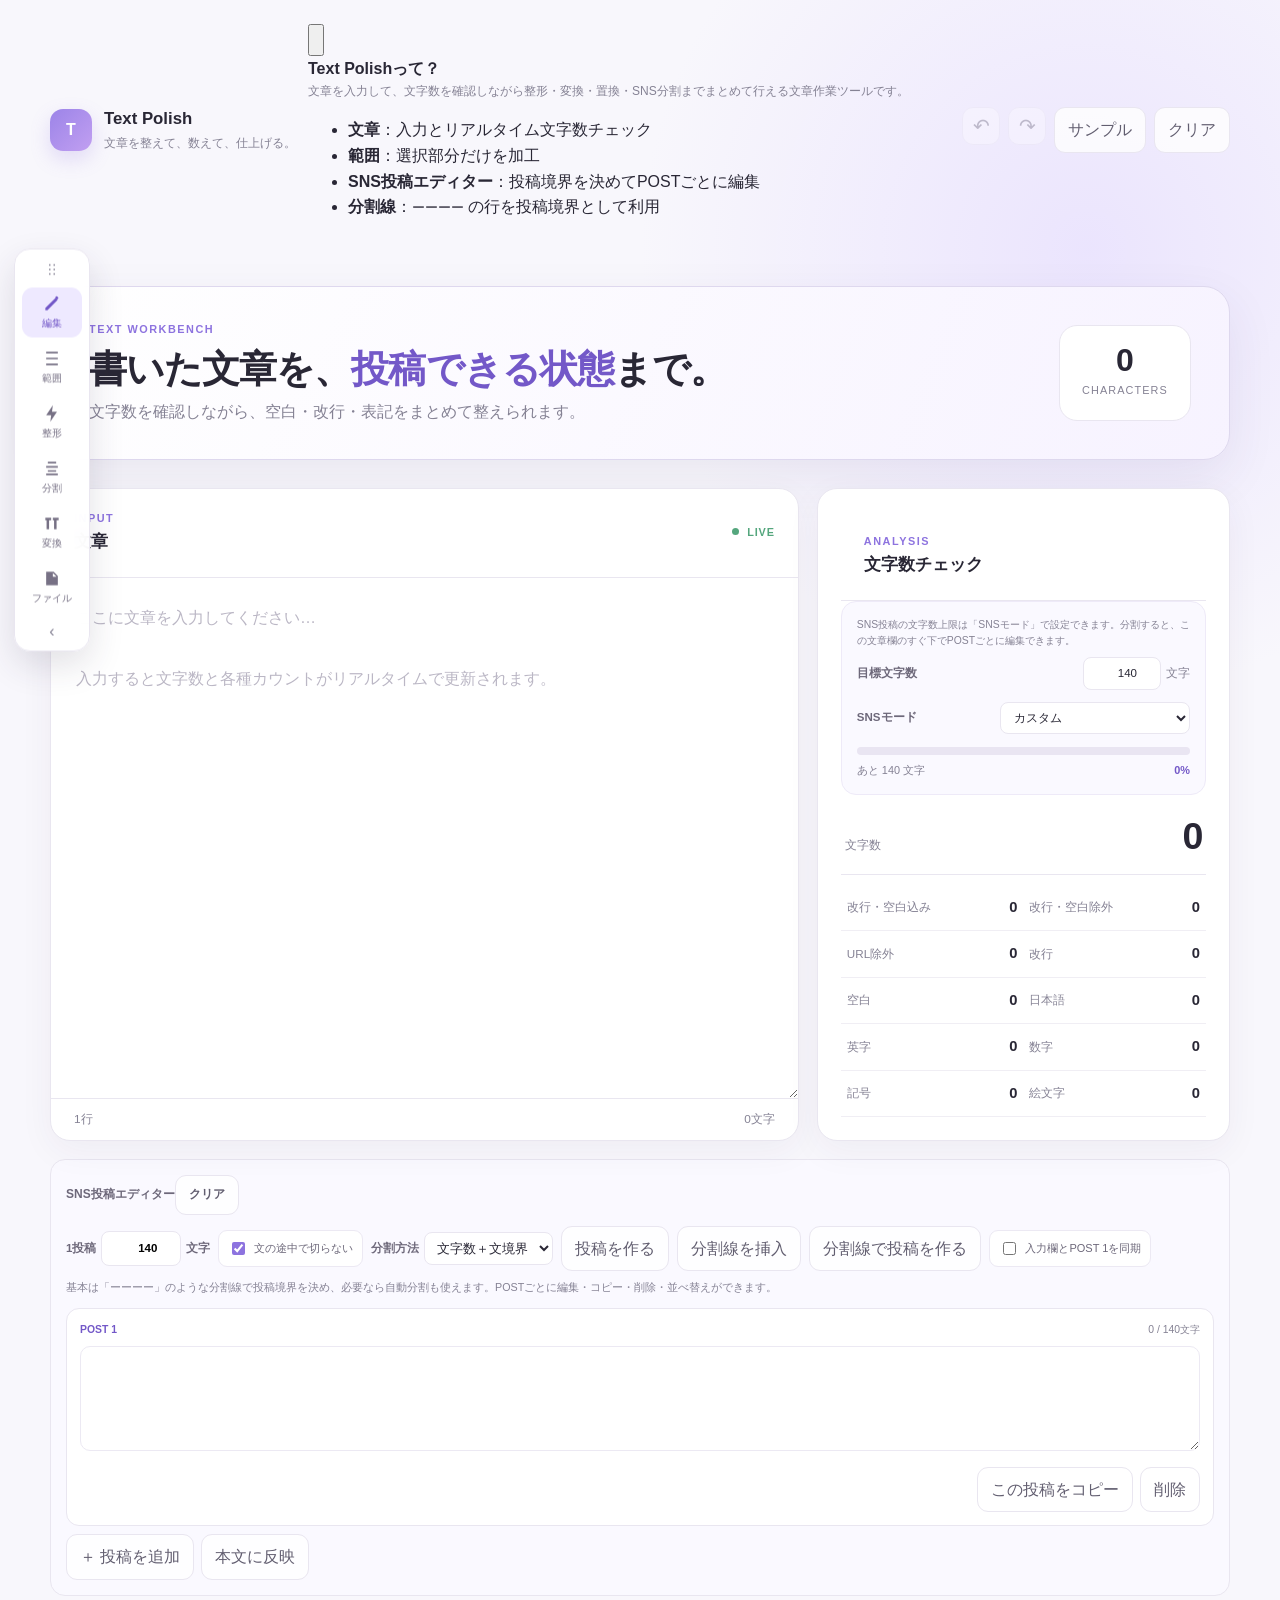
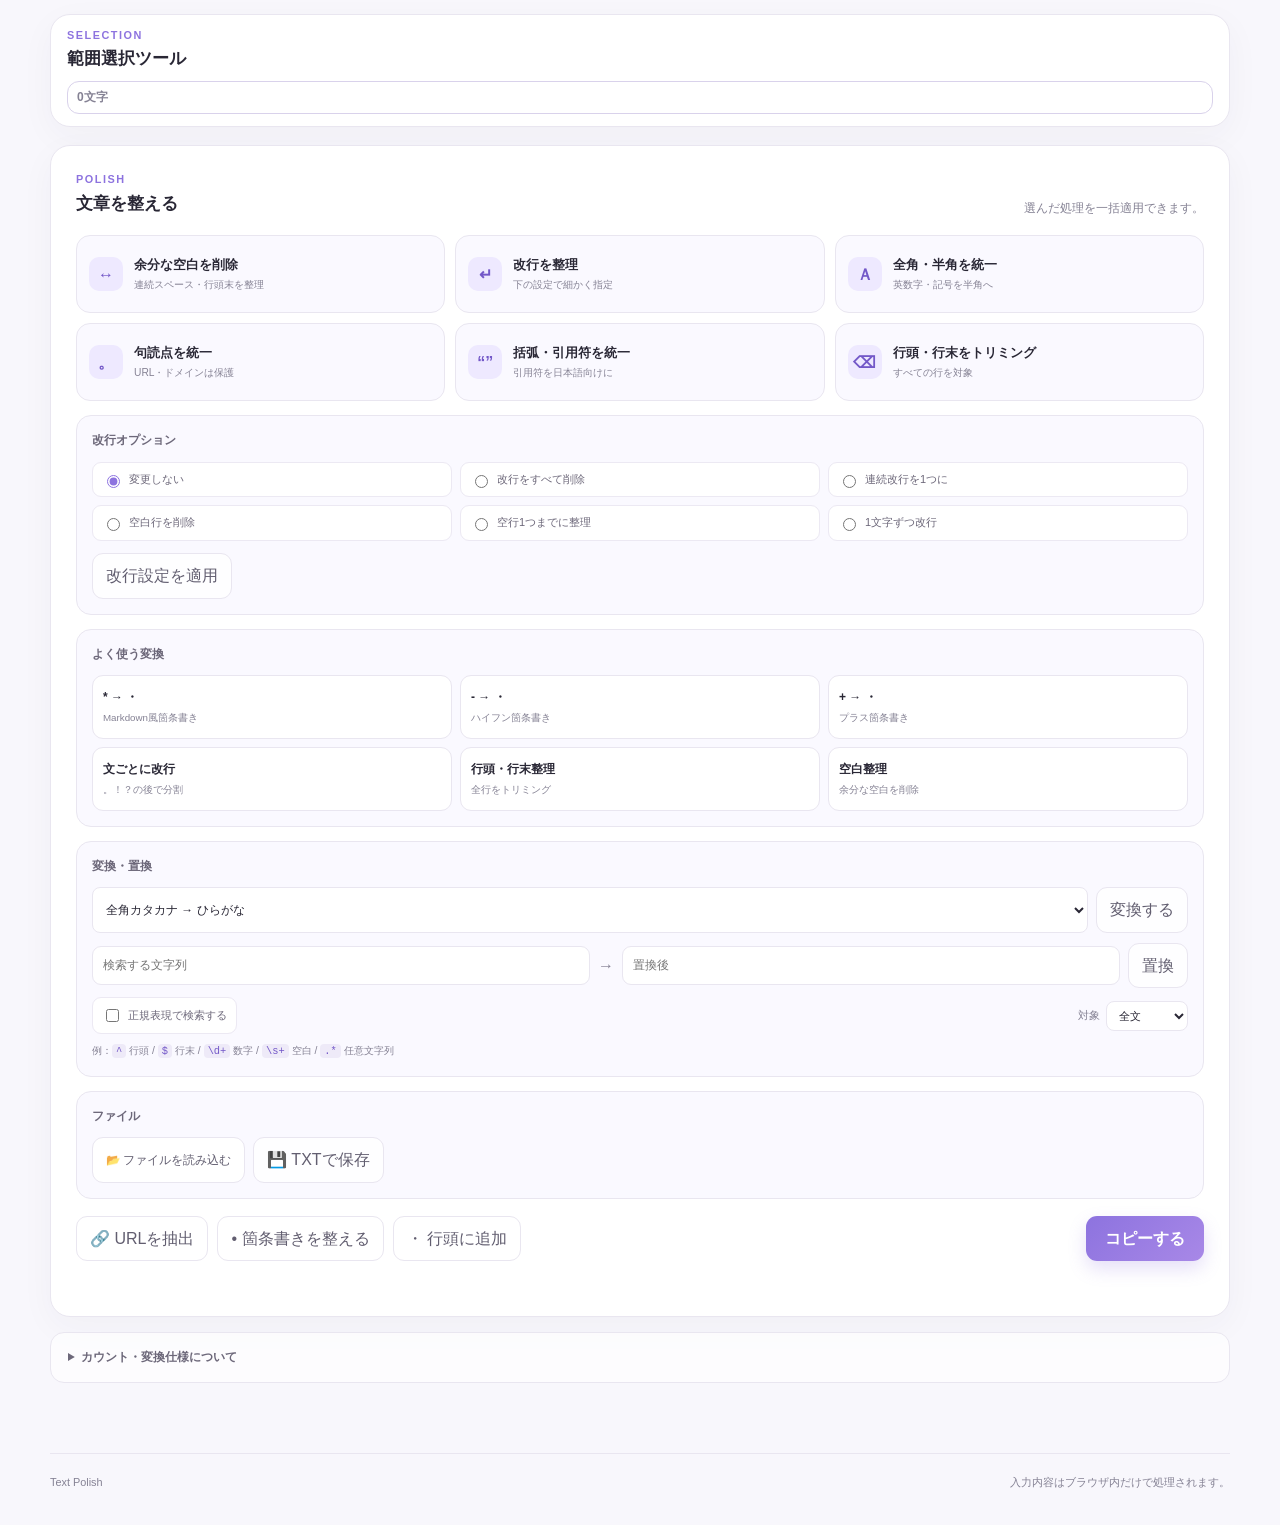
==== index.html @ 015467ed "feat: surface SNS workflow and help" ====
<!doctype html>
<html lang="ja">
<head>
<meta charset="UTF-8">
<meta name="viewport" content="width=device-width, initial-scale=1.0">
<meta name="description" content="文章を整えて文字数をチェックできる無料の文章整形・文字数カウントツール。SNS投稿やブログ、応募文の文字数確認に。">
<meta name="theme-color" content="#f7f5ff">
<title>Text Polish — 文章整形＆文字数カウント</title>
<link rel="stylesheet" href="style.css">
</head>
<body>
<header class="site-header">
  <div class="brand"><span class="brand-mark">T</span><div><h1>Text Polish</h1><p>文章を整えて、数えて、仕上げる。</p></div></div>
  <div class="header-actions"><button class="icon-button" id="undoButton" type="button" title="元に戻す" aria-label="元に戻す" disabled>↶</button><button class="icon-button" id="redoButton" type="button" title="やり直す" aria-label="やり直す" disabled>↷</button><button class="ghost-button" id="sampleButton" type="button">サンプル</button><button class="ghost-button" id="clearButton" type="button">クリア</button></div>
</header>
<div class="quick-toolbar" id="quickToolbar" aria-label="作業ツール">
  <button class="quick-drag" id="quickDrag" type="button" aria-label="ツールバーを移動" title="ドラッグして移動"><svg viewBox="0 0 24 24" aria-hidden="true"><path d="M8 5h2v2H8V5Zm6 0h2v2h-2V5ZM8 11h2v2H8v-2Zm6 0h2v2h-2v-2ZM8 17h2v2H8v-2Zm6 0h2v2h-2v-2Z"/></svg></button>
  <button class="quick-tab active" data-jump="editor-panel" data-detail="文章入力・文字数確認。まずここから作業します。" type="button"><svg viewBox="0 0 24 24" aria-hidden="true"><path d="M4 17.5V20h2.5L18.7 7.8l-2.5-2.5L4 17.5Zm15.4-11.4a1 1 0 0 0 0-1.4l-1.1-1.1a1 1 0 0 0-1.4 0l-1.2 1.2 2.5 2.5 1.2-1.2Z"/></svg><span>編集</span></button>
  <button class="quick-tab" data-jump="selection-tools" data-detail="選択した部分だけを加工。変換・整形・置換を範囲限定で実行できます。" type="button"><svg viewBox="0 0 24 24" aria-hidden="true"><path d="M5 4h14v2H5V4Zm0 14h14v2H5v-2Zm0-7h14v2H5v-2Z"/></svg><span>範囲</span></button>
  <button class="quick-tab" data-jump="quick-tools" data-detail="空白・改行・句読点・箇条書きなど文章の基本整形。" type="button"><svg viewBox="0 0 24 24" aria-hidden="true"><path d="m13 2-8 12h6l-1 8 8-12h-6l1-8Z"/></svg><span>整形</span></button>
  <button class="quick-tab" data-jump="thread-tools" data-detail="SNS投稿を分割して、POSTごとに編集・コピーできます。" type="button"><svg viewBox="0 0 24 24" aria-hidden="true"><path d="M7 4h10v2H7V4Zm-2 5h14v2H5V9Zm2 5h10v2H7v-2Zm-2 4h14v2H5v-2Z"/></svg><span>分割</span></button>
  <button class="quick-tab" data-jump="conversion-tools" data-detail="かな・英字・数字・記号の変換と検索置換。" type="button"><svg viewBox="0 0 24 24" aria-hidden="true"><path d="M4 5h7v3H8.5v11h-3V8H4V5Zm9 0h7v3h-2.5v11h-3V8H13V5Z"/></svg><span>変換</span></button>
  <button class="quick-tab" data-jump="file-tools" data-detail="TXTなどの読み込み・保存。" type="button"><svg viewBox="0 0 24 24" aria-hidden="true"><path d="M5 4h9l5 5v11H5V4Zm8 1.5V10h4.5L13 5.5ZM8 14h8v1.5H8V14Zm0 3h8v1.5H8V17Z"/></svg><span>ファイル</span></button>
  <button class="quick-collapse" id="quickCollapse" type="button" aria-label="ツールバーを折りたたむ" title="折りたたむ">‹</button>
  <div class="quick-detail" id="quickDetail" role="tooltip"></div>
</div>
<main class="app-shell">
<section class="hero"><div><span class="eyebrow">TEXT WORKBENCH</span><h2>書いた文章を、<span>投稿できる状態</span>まで。</h2><p>文字数を確認しながら、空白・改行・表記をまとめて整えられます。</p></div><div class="hero-badge"><strong id="heroCount">0</strong><span>characters</span></div></section>
<section class="workspace">
  <div class="editor-panel panel" id="editor-panel">
    <div class="panel-heading"><div><span class="panel-kicker">INPUT</span><h3>文章</h3></div><span class="live-status"><i></i> LIVE</span></div>
    <textarea id="textInput" spellcheck="false" placeholder="ここに文章を入力してください…&#10;&#10;入力すると文字数と各種カウントがリアルタイムで更新されます。"></textarea>
    <div class="editor-footer"><span id="lineInfo">1行</span><span id="wordInfo">0文字</span></div>
  </div>
  <aside class="stats-panel panel">
    <div class="panel-heading"><div><span class="panel-kicker">ANALYSIS</span><h3>文字数チェック</h3></div></div>
    <div class="target-box"><div class="sns-inline-note">SNS投稿の文字数上限は「SNSモード」で設定できます。分割すると、この文章欄のすぐ下でPOSTごとに編集できます。</div>
      <div class="target-top"><label for="targetCount">目標文字数</label><div class="target-input-wrap"><input id="targetCount" type="number" min="0" max="999999" value="140" inputmode="numeric"><span>文字</span></div></div><div class="sns-row"><label for="snsMode">SNSモード</label><select id="snsMode"><option value="">カスタム</option><option value="x">X / 280</option><option value="xjp">X / 日本語目安 140</option><option value="xlong">X Premium / 長文 25,000</option><option value="bluesky">Bluesky / 300</option><option value="instagram">Instagram / 2,200</option><option value="threads">Threads / 500</option></select></div>
      <div class="progress-track"><div class="progress-bar" id="progressBar"></div></div>
      <div class="progress-meta"><span id="progressText">あと 140 文字</span><span id="progressPercent">0%</span></div>
    </div>
    <div class="primary-stat"><span>文字数</span><strong id="charCount">0</strong></div>
    <div class="stat-grid">
      <div class="stat"><span>改行・空白込み</span><strong id="charCountIncluded">0</strong></div><div class="stat"><span>改行・空白除外</span><strong id="charCountExcluded">0</strong></div>
      <div class="stat"><span>URL除外</span><strong id="urlExcludedCount">0</strong></div><div class="stat"><span>改行</span><strong id="lineBreakCount">0</strong></div>
      <div class="stat"><span>空白</span><strong id="spaceCount">0</strong></div><div class="stat"><span>日本語</span><strong id="japaneseCount">0</strong></div>
      <div class="stat"><span>英字</span><strong id="alphaCount">0</strong></div><div class="stat"><span>数字</span><strong id="numberCount">0</strong></div>
      <div class="stat"><span>記号</span><strong id="symbolCount">0</strong></div><div class="stat"><span>絵文字</span><strong id="emojiCount">0</strong></div>
    </div>
  </aside>
</section>
<div class="option-box thread-tools" id="thread-tools">
  <div class="option-title"><span>SNS投稿エディター</span><button class="thread-clear secondary-button" id="threadClear" type="button">クリア</button></div>
  <div class="thread-controls">
    <label>1投稿 <input id="splitLimit" type="number" min="1" max="25000" value="140"> 文字</label>
    <label class="check-row"><input id="splitPreferLines" type="checkbox" checked> 文の途中で切らない</label>
    <label class="thread-method">分割方法 <select id="splitMethod"><option value="smart">文字数＋文境界</option><option value="line">改行位置を優先</option><option value="manual">改行ごとに投稿</option></select></label>
    <button class="secondary-button" id="splitButton" type="button">投稿を作る</button>
    <button class="secondary-button" id="insertDivider" type="button">分割線を挿入</button>
    <button class="secondary-button" id="splitDividerButton" type="button">分割線で投稿を作る</button>
    <label class="check-row thread-live-sync"><input id="threadLiveSync" type="checkbox"> 入力欄とPOST 1を同期</label>
  </div>
  <div class="thread-help">基本は「ーーーー」のような分割線で投稿境界を決め、必要なら自動分割も使えます。POSTごとに編集・コピー・削除・並べ替えができます。</div>
  <div class="thread-preview" id="threadPreview"></div>
  <div class="thread-footer-actions"><button class="secondary-button" id="addThreadPost" type="button">＋ 投稿を追加</button><button class="secondary-button" id="applyThread" type="button">本文に反映</button></div>
</div>
<section class="tools-section selection-tools" id="selection-tools">
  <div class="section-heading"><div><span class="panel-kicker">SELECTION</span><h3>範囲選択ツール</h3></div><p>範囲を選ぶと、下の変換・整形もすべて選択部分だけに適用できます。</p></div>
  <div class="selection-status" id="selectionStatus">0文字</div>
  <div class="selection-mode"><span>現在の対象</span><strong id="scopeModeLabel">未選択</strong><small>範囲選択中のみ詳細ツールを表示します。</small></div>
  <div class="selection-actions">
    <button class="secondary-button selection-action" data-selection-action="spaces" type="button">空白整理</button><button class="secondary-button selection-action" data-selection-action="linebreaks" type="button">改行整理</button><button class="secondary-button selection-action" data-selection-action="sentenceBreaks" type="button">文ごと改行</button><button class="secondary-button selection-action" data-selection-action="join" type="button">改行を削除</button><button class="secondary-button selection-action" data-selection-action="punctuation" type="button">句読点</button><button class="secondary-button selection-action" data-selection-action="quotes" type="button">引用符</button><button class="secondary-button selection-action="trimLines" type="button">行頭末整理</button>
    <button class="secondary-button selection-action" data-selection-action="width" type="button">全角半角</button><button class="secondary-button selection-action" data-selection-action="asteriskBullet" type="button">* → ・</button><button class="secondary-button selection-action" data-selection-action="dashBullet" type="button">- → ・</button><button class="secondary-button selection-action="plusBullet" type="button">+ → ・</button><button class="secondary-button selection-action" data-selection-action="formatBullets" type="button">箇条書き整理</button><button class="secondary-button selection-action" data-selection-action="addBullets" type="button">行頭に・</button>
    <button class="secondary-button selection-action" data-selection-action="hiragana" type="button">ひらがな</button><button class="secondary-button selection-action" data-selection-action="katakana" type="button">カタカナ</button><button class="secondary-button selection-action" data-selection-action="halfKatakana" type="button">半角カナ</button><button class="secondary-button selection-action" data-selection-action="fullKatakana" type="button">全角カナ</button><button class="secondary-button selection-action" data-selection-action="lower" type="button">小文字</button><button class="secondary-button selection-action" data-selection-action="upper" type="button">大文字</button><button class="secondary-button selection-action" data-selection-action="numberHalf" type="button">数字半角</button><button class="secondary-button selection-action" data-selection-action="numberFull" type="button">数字全角</button><button class="secondary-button selection-action" data-selection-action="symbolHalf" type="button">記号半角</button><button class="secondary-button selection-action" data-selection-action="symbolFull" type="button">記号全角</button>
  </div>
  <div class="selection-note">※ テキストエリアの選択範囲を保持したまま加工します。処理後も変換後の範囲を選択状態にします。</div>
</section>
<section class="tools-section" id="quick-tools">
  <div class="section-heading"><div><span class="panel-kicker">POLISH</span><h3>文章を整える</h3></div><p>選んだ処理を一括適用できます。</p></div>
  <div class="tool-grid">
    <button class="tool-button" data-action="spaces" type="button"><span class="tool-icon">↔</span><span><b>余分な空白を削除</b><small>連続スペース・行頭末を整理</small></span></button><button class="tool-button" data-action="linebreaks" type="button"><span class="tool-icon">↵</span><span><b>改行を整理</b><small>下の設定で細かく指定</small></span></button><button class="tool-button" data-action="width" type="button"><span class="tool-icon">Ａ</span><span><b>全角・半角を統一</b><small>英数字・記号を半角へ</small></span></button><button class="tool-button" data-action="punctuation" type="button"><span class="tool-icon">。</span><span><b>句読点を統一</b><small>URL・ドメインは保護</small></span></button><button class="tool-button" data-action="quotes" type="button"><span class="tool-icon">“”</span><span><b>括弧・引用符を統一</b><small>引用符を日本語向けに</small></span></button><button class="tool-button" data-action="trimLines" type="button"><span class="tool-icon">⌫</span><span><b>行頭・行末をトリミング</b><small>すべての行を対象</small></span></button>
  </div>
  <div class="option-box"><div class="option-title">改行オプション</div><div class="option-grid"><label><input type="radio" name="lineMode" value="keep" checked>変更しない</label><label><input type="radio" name="lineMode" value="join">改行をすべて削除</label><label><input type="radio" name="lineMode" value="single">連続改行を1つに</label><label><input type="radio" name="lineMode" value="blank">空白行を削除</label><label><input type="radio" name="lineMode" value="double">空行1つまでに整理</label><label><input type="radio" name="lineMode" value="char">1文字ずつ改行</label></div><button class="secondary-button" id="applyLineMode" type="button">改行設定を適用</button></div>
  <div class="option-box"><div class="option-title">よく使う変換</div><div class="preset-grid"><button class="preset-button" data-preset="asteriskBullet" type="button"><b>* → ・</b><small>Markdown風箇条書き</small></button><button class="preset-button" data-preset="dashBullet" type="button"><b>- → ・</b><small>ハイフン箇条書き</small></button><button class="preset-button" data-preset="plusBullet" type="button"><b>+ → ・</b><small>プラス箇条書き</small></button><button class="preset-button" data-preset="sentenceBreaks" type="button"><b>文ごとに改行</b><small>。！？の後で分割</small></button><button class="preset-button" data-preset="trimLines" type="button"><b>行頭・行末整理</b><small>全行をトリミング</small></button><button class="preset-button" data-preset="spaces" type="button"><b>空白整理</b><small>余分な空白を削除</small></button></div></div>
  <div class="option-box" id="conversion-tools"><div class="option-title">変換・置換</div><div class="conversion-grid"><select id="conversionType"><option value="hiragana">全角カタカナ → ひらがな</option><option value="katakana">ひらがな → 全角カタカナ</option><option value="halfKatakana">全角カタカナ → 半角カタカナ</option><option value="fullKatakana">半角カタカナ → 全角カタカナ</option><option value="lower">英字 → 小文字</option><option value="upper">英字 → 大文字</option><option value="numberHalf">数字 → 半角</option><option value="numberFull">数字 → 全角</option><option value="symbolHalf">記号 → 半角</option><option value="symbolFull">記号 → 全角</option></select><button class="secondary-button" id="applyConversion" type="button">変換する</button></div><div class="replace-row"><input id="replaceFrom" type="text" placeholder="検索する文字列"><span>→</span><input id="replaceTo" type="text" placeholder="置換後"><button class="secondary-button" id="replaceButton" type="button">置換</button></div><div class="replace-options"><label class="check-row"><input id="regexMode" type="checkbox"> 正規表現で検索する</label><label class="scope-label">対象<select id="replaceScope"><option value="all">全文</option><option value="selection">選択範囲</option></select></label></div><div class="regex-hint">例：<code>^</code> 行頭 / <code>$</code> 行末 / <code>\d+</code> 数字 / <code>\s+</code> 空白 / <code>.*</code> 任意文字列</div></div>
  <div class="option-box" id="file-tools"><div class="option-title">ファイル</div><div class="file-row"><label class="file-button">📂 ファイルを読み込む<input id="fileInput" type="file" accept=".txt,.md,.csv,text/plain,text/markdown,text/csv"></label><button class="secondary-button" id="saveButton" type="button">💾 TXTで保存</button></div></div>
  <div class="action-row"><button class="secondary-button" id="extractUrls" type="button">🔗 URLを抽出</button><button class="secondary-button" id="formatBullets" type="button">• 箇条書きを整える</button><button class="secondary-button" id="addBullets" type="button">・ 行頭に追加</button><button class="primary-button" id="copyButton" type="button">コピーする</button></div>
  <div class="message" id="message" role="status" aria-live="polite"></div>
</section>
<section class="details-section"><details><summary>カウント・変換仕様について</summary><ul><li>文字数はUnicodeコードポイント単位。空白・改行を除外した文字数も表示します。</li><li>URL除外は http / https / www から始まるURLを対象にし、句読点変換でもURL部分を保護します。</li><li>行頭・行末のトリミングはすべての行に適用します。</li><li>正規表現置換はJavaScriptの正規表現を利用します。</li></ul></details></section>
</main>
<footer class="site-footer"><span>Text Polish</span><span>入力内容はブラウザ内だけで処理されます。</span></footer>
<script src="script.js"></script>
<script src="enhancements.js"></script>
</body>
</html>
---- style.css ----
:root{--bg:#f8f7fc;--surface:#fff;--surface-soft:#faf9ff;--text:#292735;--muted:#858294;--line:#e9e6f0;--accent:#8d73df;--accent-dark:#7358c8;--accent-soft:#eee9ff;--success:#54a67d;--radius:20px;--shadow:0 18px 50px rgba(62,49,96,.08)}
*{box-sizing:border-box}html{scroll-behavior:smooth}body{margin:0;min-height:100vh;color:var(--text);background:radial-gradient(circle at 85% 8%,rgba(224,213,255,.55),transparent 28rem),var(--bg);font-family:-apple-system,BlinkMacSystemFont,"Noto Sans JP","Hiragino Kaku Gothic ProN","Yu Gothic",sans-serif;line-height:1.6}button,input,textarea{font:inherit}button{cursor:pointer}
.site-header,.app-shell,.site-footer{width:min(1180px,calc(100% - 32px));margin-left:auto;margin-right:auto}.site-header{padding:24px 0;display:flex;align-items:center;justify-content:space-between;gap:20px}.brand{display:flex;align-items:center;gap:12px}.brand-mark{width:42px;height:42px;display:grid;place-items:center;border-radius:13px;color:#fff;background:linear-gradient(135deg,#9c84e8,#c19ff1);font-weight:800;box-shadow:0 8px 20px rgba(141,115,223,.22)}.brand h1{margin:0;font-size:1.05rem}.brand p{margin:1px 0 0;color:var(--muted);font-size:.75rem}.header-actions{display:flex;gap:8px}.ghost-button,.secondary-button{border:1px solid var(--line);background:rgba(255,255,255,.8);color:#625e70;border-radius:11px;padding:9px 13px;transition:.18s}.ghost-button:hover,.secondary-button:hover{border-color:#d5cdf0;background:var(--accent-soft);color:var(--accent-dark)}
.app-shell{margin-bottom:70px}.hero{margin:26px 0 28px;padding:34px 38px;border:1px solid #ded8ee;border-radius:26px;background:linear-gradient(120deg,rgba(255,255,255,.96),rgba(247,243,255,.95));box-shadow:var(--shadow);display:flex;align-items:center;justify-content:space-between;gap:30px}.eyebrow,.panel-kicker{display:block;color:var(--accent);font-size:.68rem;font-weight:800;letter-spacing:.14em}.hero h2{margin:7px 0 5px;font-size:clamp(1.55rem,3vw,2.35rem);line-height:1.3;letter-spacing:-.025em}.hero h2 span{color:var(--accent-dark)}.hero p{margin:0;color:var(--muted)}.hero-badge{min-width:132px;padding:18px 22px;border-radius:18px;background:#fff;border:1px solid var(--line);text-align:center}.hero-badge strong{display:block;font-size:2rem;line-height:1}.hero-badge span{color:var(--muted);font-size:.68rem;letter-spacing:.1em;text-transform:uppercase}
.workspace{display:grid;grid-template-columns:minmax(0,1.45fr) minmax(320px,.8fr);gap:18px}.panel{background:var(--surface);border:1px solid var(--line);border-radius:var(--radius);box-shadow:0 10px 35px rgba(53,45,74,.05)}.editor-panel{min-height:550px;display:flex;flex-direction:column;overflow:hidden}.stats-panel{padding:23px}.panel-heading{padding:21px 23px;display:flex;align-items:center;justify-content:space-between;border-bottom:1px solid var(--line)}.panel-heading h3,.section-heading h3{margin:2px 0 0;font-size:1.05rem}.live-status{color:var(--success);font-size:.68rem;font-weight:800;letter-spacing:.08em}.live-status i{width:7px;height:7px;display:inline-block;margin-right:4px;border-radius:50%;background:currentColor;vertical-align:1px}textarea{width:100%;min-height:430px;flex:1;resize:vertical;border:0;outline:0;padding:25px;color:var(--text);background:#fff;font-size:1rem;line-height:1.9}textarea::placeholder{color:#bbb7c5}.editor-footer{display:flex;justify-content:space-between;padding:11px 23px;border-top:1px solid var(--line);color:var(--muted);font-size:.74rem}
.target-box{margin-bottom:18px;padding:15px;border-radius:15px;background:var(--surface-soft);border:1px solid #eeeaf8}.target-top,.progress-meta{display:flex;align-items:center;justify-content:space-between;gap:12px}.target-top label{font-size:.78rem;color:#6d687a;font-weight:700}.target-input-wrap{display:flex;align-items:center;gap:5px;color:var(--muted);font-size:.72rem}.target-input-wrap input{width:78px;padding:6px 8px;border:1px solid var(--line);border-radius:8px;text-align:right;outline:none;color:var(--text);background:#fff}.target-input-wrap input:focus{border-color:var(--accent)}.progress-track{height:8px;margin:13px 0 7px;overflow:hidden;border-radius:99px;background:#e9e5f2}.progress-bar{width:0;height:100%;border-radius:inherit;background:linear-gradient(90deg,#9b82e6,#c09bea);transition:width .2s}.progress-meta{color:var(--muted);font-size:.68rem}#progressPercent{color:var(--accent-dark);font-weight:800}.primary-stat{padding:5px 4px 18px;display:flex;align-items:end;justify-content:space-between;border-bottom:1px solid var(--line)}.primary-stat span{color:var(--muted);font-size:.78rem}.primary-stat strong{font-size:2.35rem;line-height:1;letter-spacing:-.04em}.stat-grid{display:grid;grid-template-columns:1fr 1fr;margin-top:10px}.stat{padding:11px 6px;display:flex;align-items:center;justify-content:space-between;border-bottom:1px solid #f0eef4}.stat span{color:var(--muted);font-size:.73rem}.stat strong{font-size:.92rem}
.tools-section{margin-top:18px;padding:25px;border:1px solid var(--line);border-radius:var(--radius);background:#fff;box-shadow:0 10px 35px rgba(53,45,74,.04)}.section-heading{display:flex;align-items:end;justify-content:space-between;gap:20px;margin-bottom:18px}.section-heading p{margin:0;color:var(--muted);font-size:.74rem}.tool-grid{display:grid;grid-template-columns:repeat(3,1fr);gap:10px}.tool-button{min-height:78px;display:flex;align-items:center;gap:11px;padding:12px;text-align:left;border:1px solid var(--line);border-radius:14px;background:var(--surface-soft);color:var(--text);transition:.18s}.tool-button:hover{transform:translateY(-1px);border-color:#d5cdf0;background:#f7f3ff;box-shadow:0 7px 20px rgba(91,71,137,.08)}.tool-icon{flex:0 0 34px;width:34px;height:34px;display:grid;place-items:center;border-radius:10px;color:var(--accent-dark);background:var(--accent-soft);font-weight:800}.tool-button b{display:block;font-size:.79rem}.tool-button small{display:block;margin-top:2px;color:var(--muted);font-size:.64rem}.action-row{display:flex;flex-wrap:wrap;gap:9px;margin-top:17px}.primary-button{margin-left:auto;border:0;border-radius:11px;padding:10px 19px;color:#fff;background:linear-gradient(135deg,var(--accent),#a888e7);font-weight:800;box-shadow:0 8px 18px rgba(141,115,223,.22);transition:.18s}.primary-button:hover{transform:translateY(-1px);filter:brightness(1.03)}.message{min-height:20px;margin-top:10px;color:var(--accent-dark);font-size:.72rem}.details-section{margin-top:15px;color:var(--muted);font-size:.75rem}details{padding:15px 17px;border:1px solid var(--line);border-radius:14px;background:rgba(255,255,255,.7)}summary{cursor:pointer;color:#6d687a;font-weight:700}details ul{margin:12px 0 0;padding-left:20px}.site-footer{padding:20px 0 32px;display:flex;justify-content:space-between;gap:20px;color:var(--muted);font-size:.68rem;border-top:1px solid var(--line)}
@media(max-width:850px){.workspace{grid-template-columns:1fr}.editor-panel{min-height:460px}textarea{min-height:340px}.tool-grid{grid-template-columns:1fr 1fr}}@media(max-width:600px){.site-header{padding-top:16px}.brand p{display:none}.hero{padding:24px;align-items:flex-start}.hero-badge{min-width:92px;padding:14px}.hero-badge strong{font-size:1.5rem}.tool-grid{grid-template-columns:1fr}.tools-section{padding:18px}.section-heading{align-items:flex-start;flex-direction:column;gap:4px}.action-row .primary-button{margin-left:0;width:100%}.site-footer{flex-direction:column;gap:5px}}
.icon-button{width:38px;height:38px;padding:0;border:1px solid var(--line);border-radius:11px;background:rgba(255,255,255,.85);color:#625e70;font-size:1.25rem;line-height:1;transition:.18s}.icon-button:hover:not(:disabled){border-color:#d5cdf0;background:var(--accent-soft);color:var(--accent-dark)}.icon-button:disabled{opacity:.35;cursor:not-allowed}
.sns-row{display:flex;align-items:center;justify-content:space-between;gap:10px;margin-top:12px}.sns-row label{font-size:.72rem;color:#6d687a;font-weight:700}.sns-row select,.conversion-grid select{min-width:190px;padding:7px 9px;border:1px solid var(--line);border-radius:8px;background:#fff;color:var(--text);outline:none;font-size:.75rem}.sns-row select:focus,.conversion-grid select:focus{border-color:var(--accent)}
.option-box{margin-top:14px;padding:15px;border:1px solid var(--line);border-radius:15px;background:var(--surface-soft)}.option-title{margin-bottom:11px;color:#6d687a;font-size:.75rem;font-weight:800}.option-grid{display:grid;grid-template-columns:repeat(3,1fr);gap:8px;margin-bottom:12px}.option-grid label,.check-row{display:flex;align-items:center;gap:6px;padding:8px 9px;border:1px solid #ece9f3;border-radius:9px;background:#fff;color:#6d687a;font-size:.69rem}.option-grid input,.check-row input{accent-color:var(--accent)}.conversion-grid{display:flex;gap:8px}.conversion-grid select{flex:1}.replace-row{display:grid;grid-template-columns:1fr auto 1fr auto;align-items:center;gap:8px;margin-top:10px}.replace-row input{min-width:0;padding:9px 10px;border:1px solid var(--line);border-radius:9px;background:#fff;color:var(--text);outline:none;font-size:.75rem}.replace-row input:focus{border-color:var(--accent)}.replace-row>span{color:var(--muted)}.check-row{margin-top:9px;width:max-content}.regex-hint{margin-top:8px;color:var(--muted);font-size:.65rem;line-height:1.8}.regex-hint code{padding:1px 4px;border-radius:4px;background:#eeeaf8;color:var(--accent-dark)}.file-row{display:flex;flex-wrap:wrap;gap:8px}.file-button{display:inline-flex;align-items:center;gap:6px;padding:9px 13px;border:1px solid var(--line);border-radius:11px;background:#fff;color:#625e70;font-size:.72rem;cursor:pointer}.file-button:hover{border-color:#d5cdf0;background:var(--accent-soft);color:var(--accent-dark)}.file-button input{display:none}
@media(max-width:850px){.option-grid{grid-template-columns:1fr 1fr}}@media(max-width:600px){.header-actions{flex-wrap:wrap;justify-content:flex-end}.sns-row{align-items:flex-start;flex-direction:column}.sns-row select{width:100%}.conversion-grid{flex-direction:column}.replace-row{grid-template-columns:1fr}.replace-row>span{display:none}.replace-row .secondary-button{width:100%}.option-grid{grid-template-columns:1fr}.check-row{width:100%}}

.replace-options{display:flex;align-items:center;justify-content:space-between;gap:10px;margin-top:9px}.replace-options .check-row{margin-top:0}.scope-label{display:flex;align-items:center;gap:6px;color:var(--muted);font-size:.68rem}.scope-label select{padding:7px 8px;border:1px solid var(--line);border-radius:8px;background:#fff;color:var(--text);font-size:.7rem}
@media(max-width:600px){.replace-options{align-items:stretch;flex-direction:column}.scope-label{justify-content:space-between}.scope-label select{flex:1}}
.quick-toolbar{position:fixed;left:max(12px,calc((100vw - 1280px)/2));top:50%;transform:translateY(-50%);z-index:30;display:flex;flex-direction:column;gap:6px;padding:7px;border:1px solid var(--line);border-radius:16px;background:rgba(255,255,255,.92);backdrop-filter:blur(12px);box-shadow:0 14px 35px rgba(53,45,74,.12)}.quick-tab{width:58px;min-height:52px;border:0;border-radius:11px;background:transparent;color:#777185;font-size:1rem;display:flex;flex-direction:column;align-items:center;justify-content:center;gap:1px;transition:.18s}.quick-tab span{font-size:.61rem}.quick-tab:hover,.quick-tab.active{background:var(--accent-soft);color:var(--accent-dark)}.selection-tools{scroll-margin-top:24px}.selection-status{padding:12px 14px;border:1px dashed #d9d2eb;border-radius:12px;background:var(--surface-soft);color:var(--muted);font-size:.75rem}.selection-status.has-selection{border-style:solid;color:var(--accent-dark);background:#f6f2ff;font-weight:700}.selection-actions{display:flex;flex-wrap:wrap;gap:8px;margin-top:10px}.selection-action:disabled{opacity:.4;cursor:not-allowed}.selection-note{margin-top:9px;color:var(--muted);font-size:.65rem}.preset-grid{display:grid;grid-template-columns:repeat(3,1fr);gap:8px}.preset-button{min-height:64px;text-align:left;padding:10px;border:1px solid var(--line);border-radius:11px;background:#fff;color:var(--text);transition:.18s}.preset-button:hover{border-color:#d5cdf0;background:var(--accent-soft);color:var(--accent-dark)}.preset-button b{display:block;font-size:.75rem}.preset-button small{display:block;margin-top:2px;color:var(--muted);font-size:.61rem}.thread-controls{display:flex;align-items:center;flex-wrap:wrap;gap:8px}.thread-controls label:first-child{display:flex;align-items:center;gap:5px;color:#6d687a;font-size:.72rem;font-weight:700}.thread-controls input[type=number]{width:80px;padding:7px 8px;border:1px solid var(--line);border-radius:8px;background:#fff;text-align:right}.thread-controls .check-row{margin:0}.thread-preview{display:grid;gap:9px;margin-top:12px}.thread-card{padding:12px;border:1px solid var(--line);border-radius:12px;background:#fff}.thread-card-head{display:flex;justify-content:space-between;align-items:center;margin-bottom:7px;color:var(--muted);font-size:.65rem}.thread-card-head strong{color:var(--accent-dark)}.thread-card-text{white-space:pre-wrap;font-size:.83rem;line-height:1.75}.thread-card-actions{display:flex;justify-content:flex-end;margin-top:8px}.thread-empty{padding:12px;color:var(--muted);font-size:.7rem;background:#fff;border-radius:10px;border:1px dashed var(--line)}@media(max-width:1350px){.quick-toolbar{left:8px}}@media(max-width:1100px){.quick-toolbar{position:sticky;top:8px;left:auto;transform:none;width:max-content;margin:0 auto 12px;flex-direction:row}.quick-tab{width:62px;min-height:44px}}@media(max-width:600px){.quick-toolbar{max-width:calc(100% - 24px);overflow:auto}.quick-tab{flex:0 0 58px}.preset-grid{grid-template-columns:1fr 1fr}.thread-controls{align-items:stretch;flex-direction:column}.thread-controls>*{width:100%}}
/* Floating quick toolbar */
.quick-toolbar{position:fixed;left:14px;top:50%;transform:translateY(-50%);z-index:50;display:flex;flex-direction:column;align-items:center;gap:5px;padding:7px;border:1px solid var(--line);border-radius:16px;background:rgba(255,255,255,.94);backdrop-filter:blur(14px);box-shadow:0 14px 35px rgba(53,45,74,.14);user-select:none}.quick-drag,.quick-collapse{width:34px;height:26px;border:0;border-radius:8px;background:transparent;color:var(--muted);display:grid;place-items:center}.quick-drag{cursor:grab}.quick-drag:active{cursor:grabbing}.quick-drag svg{width:18px;height:18px;fill:currentColor}.quick-tab{position:relative;width:60px;min-height:50px;border:0;border-radius:11px;background:transparent;color:#777185;display:flex;flex-direction:column;align-items:center;justify-content:center;gap:2px;transition:.18s}.quick-tab svg{width:20px;height:20px;fill:currentColor}.quick-tab span{font-size:.6rem}.quick-tab:hover,.quick-tab.active{background:var(--accent-soft);color:var(--accent-dark)}.quick-detail{position:absolute;left:calc(100% + 9px);top:50%;transform:translateY(-50%);width:230px;padding:10px 12px;border:1px solid var(--line);border-radius:11px;background:#fff;color:#625e70;font-size:.7rem;line-height:1.55;box-shadow:0 12px 30px rgba(53,45,74,.14);opacity:0;pointer-events:none;transition:.15s}.quick-detail.show{opacity:1}.quick-toolbar.collapsed{padding:6px}.quick-toolbar.collapsed .quick-tab,.quick-toolbar.collapsed .quick-drag{display:none}.quick-toolbar.collapsed .quick-collapse{font-size:1.15rem}.selection-mode{display:flex;align-items:center;gap:9px;margin-top:10px;padding:9px 11px;border-radius:10px;background:#f8f5ff;color:var(--muted);font-size:.68rem}.selection-mode strong{color:var(--accent-dark)}.selection-mode small{margin-left:auto}.selection-actions{display:grid;grid-template-columns:repeat(5,1fr);gap:8px;margin-top:10px}.selection-action{min-height:38px}.selection-action:disabled{opacity:.42;cursor:not-allowed}.thread-method{display:flex;align-items:center;gap:5px;color:#6d687a;font-size:.72rem;font-weight:700}.thread-method select{padding:7px 8px;border:1px solid var(--line);border-radius:8px;background:#fff;color:var(--text)}.thread-help{margin-top:8px;color:var(--muted);font-size:.67rem}.thread-preview{display:grid;gap:10px;margin-top:12px}.thread-card{padding:13px;border:1px solid var(--line);border-radius:13px;background:#fff}.thread-card.dragging{opacity:.55}.thread-card-head{display:flex;justify-content:space-between;align-items:center;margin-bottom:7px;color:var(--muted);font-size:.65rem}.thread-card-head strong{color:var(--accent-dark)}.thread-edit{width:100%;min-height:105px;resize:vertical;padding:10px;border:1px solid #ece9f3;border-radius:10px;background:#fff;color:var(--text);font-size:.84rem;line-height:1.7;outline:none}.thread-edit:focus{border-color:var(--accent)}.thread-card-actions,.thread-footer-actions{display:flex;justify-content:flex-end;gap:7px;margin-top:8px}.thread-footer-actions{justify-content:flex-start}.thread-empty{padding:12px;color:var(--muted);font-size:.7rem;background:#fff;border-radius:10px;border:1px dashed var(--line)}
@media(max-width:1100px){.quick-toolbar{left:8px;top:50%;transform:translateY(-50%)}.selection-actions{grid-template-columns:repeat(4,1fr)}}@media(max-width:700px){.quick-toolbar{left:auto;right:8px;top:40%;transform:none}.quick-detail{left:auto;right:calc(100% + 9px)}.selection-actions{grid-template-columns:repeat(2,1fr)}.selection-mode{align-items:flex-start;flex-wrap:wrap}.selection-mode small{width:100%;margin-left:0}.thread-controls{align-items:stretch;flex-direction:column}.thread-controls>*{width:100%}.thread-method{justify-content:space-between}.thread-method select{flex:1}}

/* Compact selection tool: expand only while a range is selected */
.selection-tools{transition:padding .2s ease,box-shadow .2s ease}
.selection-tools:not(.is-active){padding:12px 16px}
.selection-tools:not(.is-active) .section-heading p,
.selection-tools:not(.is-active) .selection-mode,
.selection-tools:not(.is-active) .selection-actions,
.selection-tools:not(.is-active) .selection-note{display:none}
.selection-tools:not(.is-active) .section-heading{margin:0;align-items:center}
.selection-tools:not(.is-active) .selection-status{margin-top:8px;padding:6px 9px;border-style:solid;background:transparent;font-weight:700}
.selection-tools.is-active{box-shadow:0 14px 40px rgba(91,71,137,.09)}
.sns-inline-note{margin-bottom:9px;color:var(--muted);font-size:.65rem;line-height:1.5}
.thread-tools{margin-top:18px;scroll-margin-top:24px}
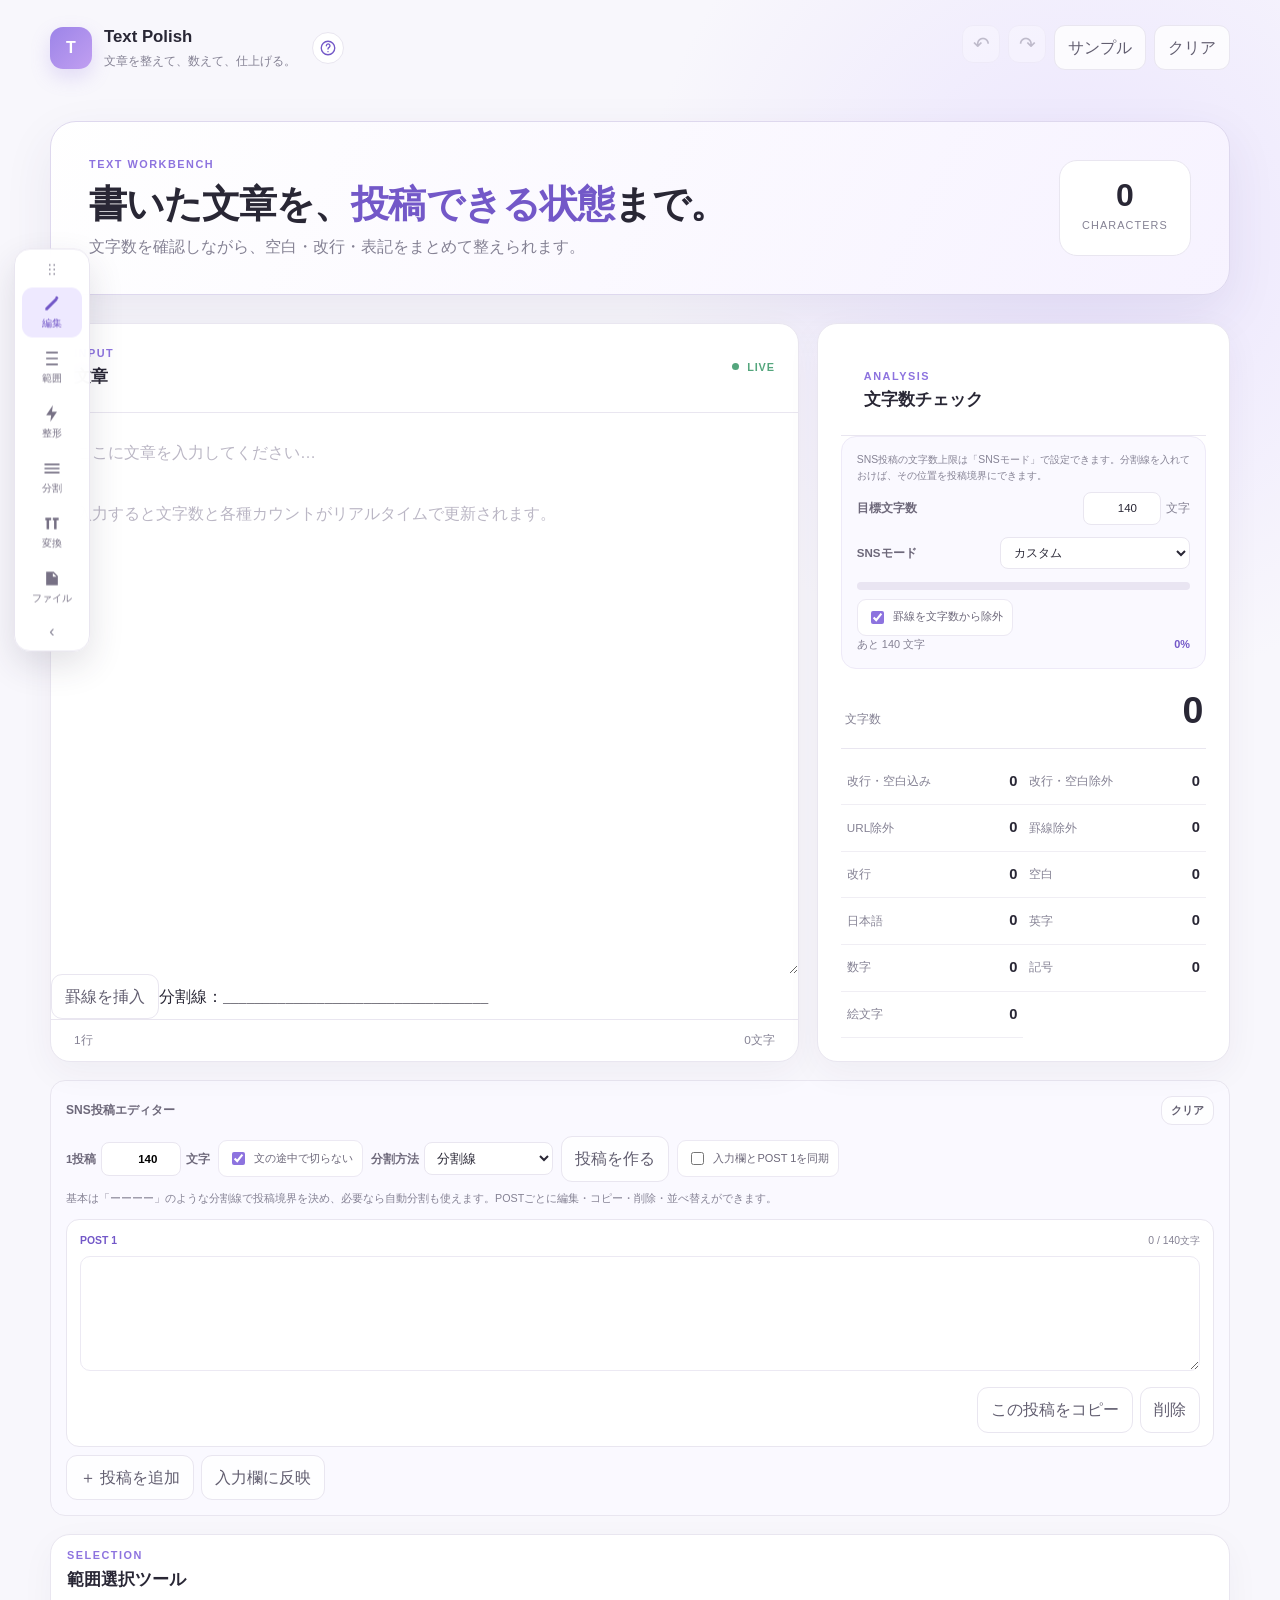
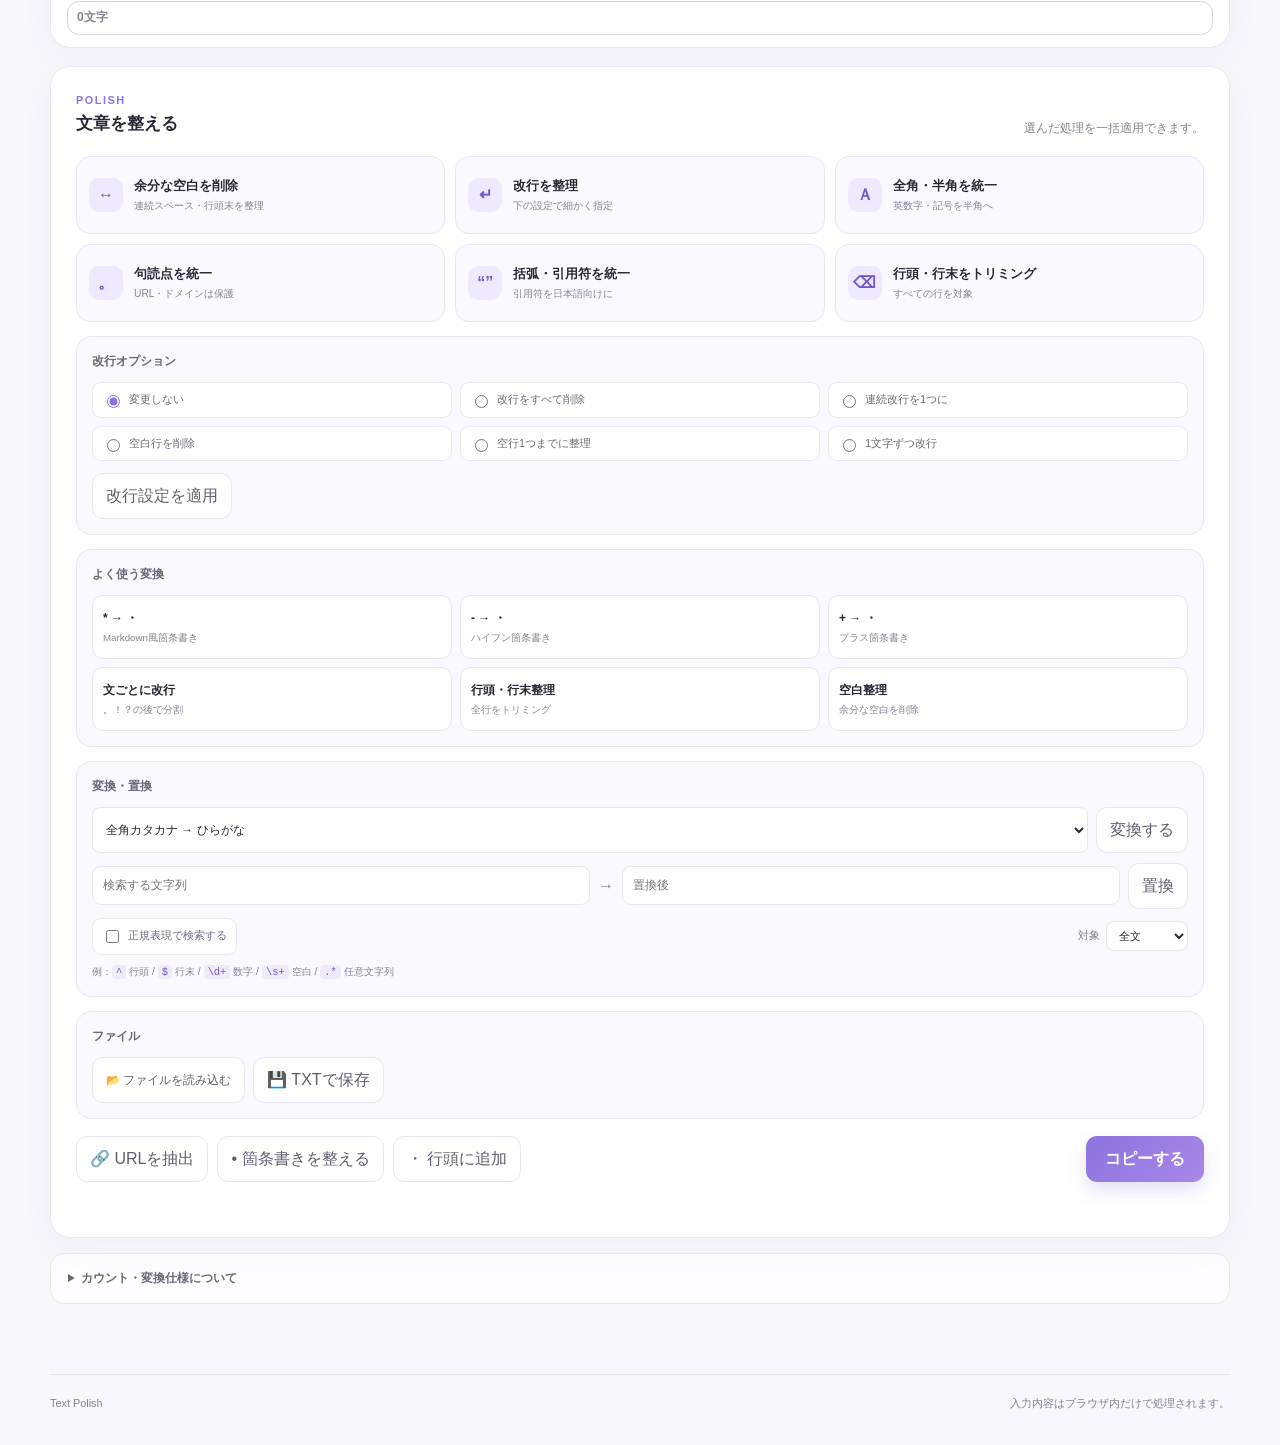
==== commit 0420b9d5: "Move divider controls into input area" ====
--- a/index.html
+++ b/index.html
@@ -18,7 +18,7 @@
   <button class="quick-tab active" data-jump="editor-panel" data-detail="文章入力・文字数確認。まずここから作業します。" type="button"><svg viewBox="0 0 24 24" aria-hidden="true"><path d="M4 17.5V20h2.5L18.7 7.8l-2.5-2.5L4 17.5Zm15.4-11.4a1 1 0 0 0 0-1.4l-1.1-1.1a1 1 0 0 0-1.4 0l-1.2 1.2 2.5 2.5 1.2-1.2Z"/></svg><span>編集</span></button>
   <button class="quick-tab" data-jump="selection-tools" data-detail="選択した部分だけを加工。変換・整形・置換を範囲限定で実行できます。" type="button"><svg viewBox="0 0 24 24" aria-hidden="true"><path d="M5 4h14v2H5V4Zm0 14h14v2H5v-2Zm0-7h14v2H5v-2Z"/></svg><span>範囲</span></button>
   <button class="quick-tab" data-jump="quick-tools" data-detail="空白・改行・句読点・箇条書きなど文章の基本整形。" type="button"><svg viewBox="0 0 24 24" aria-hidden="true"><path d="m13 2-8 12h6l-1 8 8-12h-6l1-8Z"/></svg><span>整形</span></button>
-  <button class="quick-tab" data-jump="thread-tools" data-detail="SNS投稿を分割して、POSTごとに編集・コピーできます。" type="button"><svg viewBox="0 0 24 24" aria-hidden="true"><path d="M7 4h10v2H7V4Zm-2 5h14v2H5V9Zm2 5h10v2H7v-2Zm-2 4h14v2H5v-2Z"/></svg><span>分割</span></button>
+  <button class="quick-tab" id="quickDivider" data-detail="入力欄に分割用の罫線を挿入します。" type="button"><svg viewBox="0 0 24 24" aria-hidden="true"><path d="M3 11h18v2H3v-2Zm0-5h18v2H3V6Zm0 10h18v2H3v-2Z"/></svg><span>分割</span></button>
   <button class="quick-tab" data-jump="conversion-tools" data-detail="かな・英字・数字・記号の変換と検索置換。" type="button"><svg viewBox="0 0 24 24" aria-hidden="true"><path d="M4 5h7v3H8.5v11h-3V8H4V5Zm9 0h7v3h-2.5v11h-3V8H13V5Z"/></svg><span>変換</span></button>
   <button class="quick-tab" data-jump="file-tools" data-detail="TXTなどの読み込み・保存。" type="button"><svg viewBox="0 0 24 24" aria-hidden="true"><path d="M5 4h9l5 5v11H5V4Zm8 1.5V10h4.5L13 5.5ZM8 14h8v1.5H8V14Zm0 3h8v1.5H8V17Z"/></svg><span>ファイル</span></button>
   <button class="quick-collapse" id="quickCollapse" type="button" aria-label="ツールバーを折りたたむ" title="折りたたむ">‹</button>
@@ -29,20 +29,20 @@
 <section class="workspace">
   <div class="editor-panel panel" id="editor-panel">
     <div class="panel-heading"><div><span class="panel-kicker">INPUT</span><h3>文章</h3></div><span class="live-status"><i></i> LIVE</span></div>
-    <textarea id="textInput" spellcheck="false" placeholder="ここに文章を入力してください…&#10;&#10;入力すると文字数と各種カウントがリアルタイムで更新されます。"></textarea>
+    <textarea id="textInput" spellcheck="false" placeholder="ここに文章を入力してください…&#10;&#10;入力すると文字数と各種カウントがリアルタイムで更新されます。"></textarea><div class="input-tools"><button class="secondary-button" id="inputDividerButton" type="button">罫線を挿入</button><span>分割線：<code>__________________________________</code></span></div>
     <div class="editor-footer"><span id="lineInfo">1行</span><span id="wordInfo">0文字</span></div>
   </div>
   <aside class="stats-panel panel">
     <div class="panel-heading"><div><span class="panel-kicker">ANALYSIS</span><h3>文字数チェック</h3></div></div>
-    <div class="target-box"><div class="sns-inline-note">SNS投稿の文字数上限は「SNSモード」で設定できます。分割すると、この文章欄のすぐ下でPOSTごとに編集できます。</div>
+    <div class="target-box"><div class="sns-inline-note">SNS投稿の文字数上限は「SNSモード」で設定できます。分割線を入れておけば、その位置を投稿境界にできます。</div>
       <div class="target-top"><label for="targetCount">目標文字数</label><div class="target-input-wrap"><input id="targetCount" type="number" min="0" max="999999" value="140" inputmode="numeric"><span>文字</span></div></div><div class="sns-row"><label for="snsMode">SNSモード</label><select id="snsMode"><option value="">カスタム</option><option value="x">X / 280</option><option value="xjp">X / 日本語目安 140</option><option value="xlong">X Premium / 長文 25,000</option><option value="bluesky">Bluesky / 300</option><option value="instagram">Instagram / 2,200</option><option value="threads">Threads / 500</option></select></div>
       <div class="progress-track"><div class="progress-bar" id="progressBar"></div></div>
-      <div class="progress-meta"><span id="progressText">あと 140 文字</span><span id="progressPercent">0%</span></div>
+      <div class="divider-count-option"><label class="check-row"><input id="excludeDividerCount" type="checkbox" checked> 罫線を文字数から除外</label></div><div class="progress-meta"><span id="progressText">あと 140 文字</span><span id="progressPercent">0%</span></div>
     </div>
     <div class="primary-stat"><span>文字数</span><strong id="charCount">0</strong></div>
     <div class="stat-grid">
       <div class="stat"><span>改行・空白込み</span><strong id="charCountIncluded">0</strong></div><div class="stat"><span>改行・空白除外</span><strong id="charCountExcluded">0</strong></div>
-      <div class="stat"><span>URL除外</span><strong id="urlExcludedCount">0</strong></div><div class="stat"><span>改行</span><strong id="lineBreakCount">0</strong></div>
+      <div class="stat"><span>URL除外</span><strong id="urlExcludedCount">0</strong></div><div class="stat"><span>罫線除外</span><strong id="dividerExcludedCount">0</strong></div><div class="stat"><span>改行</span><strong id="lineBreakCount">0</strong></div>
       <div class="stat"><span>空白</span><strong id="spaceCount">0</strong></div><div class="stat"><span>日本語</span><strong id="japaneseCount">0</strong></div>
       <div class="stat"><span>英字</span><strong id="alphaCount">0</strong></div><div class="stat"><span>数字</span><strong id="numberCount">0</strong></div>
       <div class="stat"><span>記号</span><strong id="symbolCount">0</strong></div><div class="stat"><span>絵文字</span><strong id="emojiCount">0</strong></div>
@@ -54,15 +54,12 @@
   <div class="thread-controls">
     <label>1投稿 <input id="splitLimit" type="number" min="1" max="25000" value="140"> 文字</label>
     <label class="check-row"><input id="splitPreferLines" type="checkbox" checked> 文の途中で切らない</label>
-    <label class="thread-method">分割方法 <select id="splitMethod"><option value="smart">文字数＋文境界</option><option value="line">改行位置を優先</option><option value="manual">改行ごとに投稿</option></select></label>
-    <button class="secondary-button" id="splitButton" type="button">投稿を作る</button>
-    <button class="secondary-button" id="insertDivider" type="button">分割線を挿入</button>
-    <button class="secondary-button" id="splitDividerButton" type="button">分割線で投稿を作る</button>
+    <label class="thread-method">分割方法 <select id="splitMethod"><option value="divider" selected>分割線</option><option value="smart">文字数＋文境界</option><option value="line">改行位置を優先</option><option value="manual">改行ごとに投稿</option></select></label><button class="secondary-button" id="splitButton" type="button">投稿を作る</button>
     <label class="check-row thread-live-sync"><input id="threadLiveSync" type="checkbox"> 入力欄とPOST 1を同期</label>
   </div>
   <div class="thread-help">基本は「ーーーー」のような分割線で投稿境界を決め、必要なら自動分割も使えます。POSTごとに編集・コピー・削除・並べ替えができます。</div>
   <div class="thread-preview" id="threadPreview"></div>
-  <div class="thread-footer-actions"><button class="secondary-button" id="addThreadPost" type="button">＋ 投稿を追加</button><button class="secondary-button" id="applyThread" type="button">本文に反映</button></div>
+  <div class="thread-footer-actions"><button class="secondary-button" id="addThreadPost" type="button">＋ 投稿を追加</button><button class="secondary-button" id="applyThread" type="button">入力欄に反映</button></div>
 </div>
 <section class="tools-section selection-tools" id="selection-tools">
   <div class="section-heading"><div><span class="panel-kicker">SELECTION</span><h3>範囲選択ツール</h3></div><p>範囲を選ぶと、下の変換・整形もすべて選択部分だけに適用できます。</p></div>
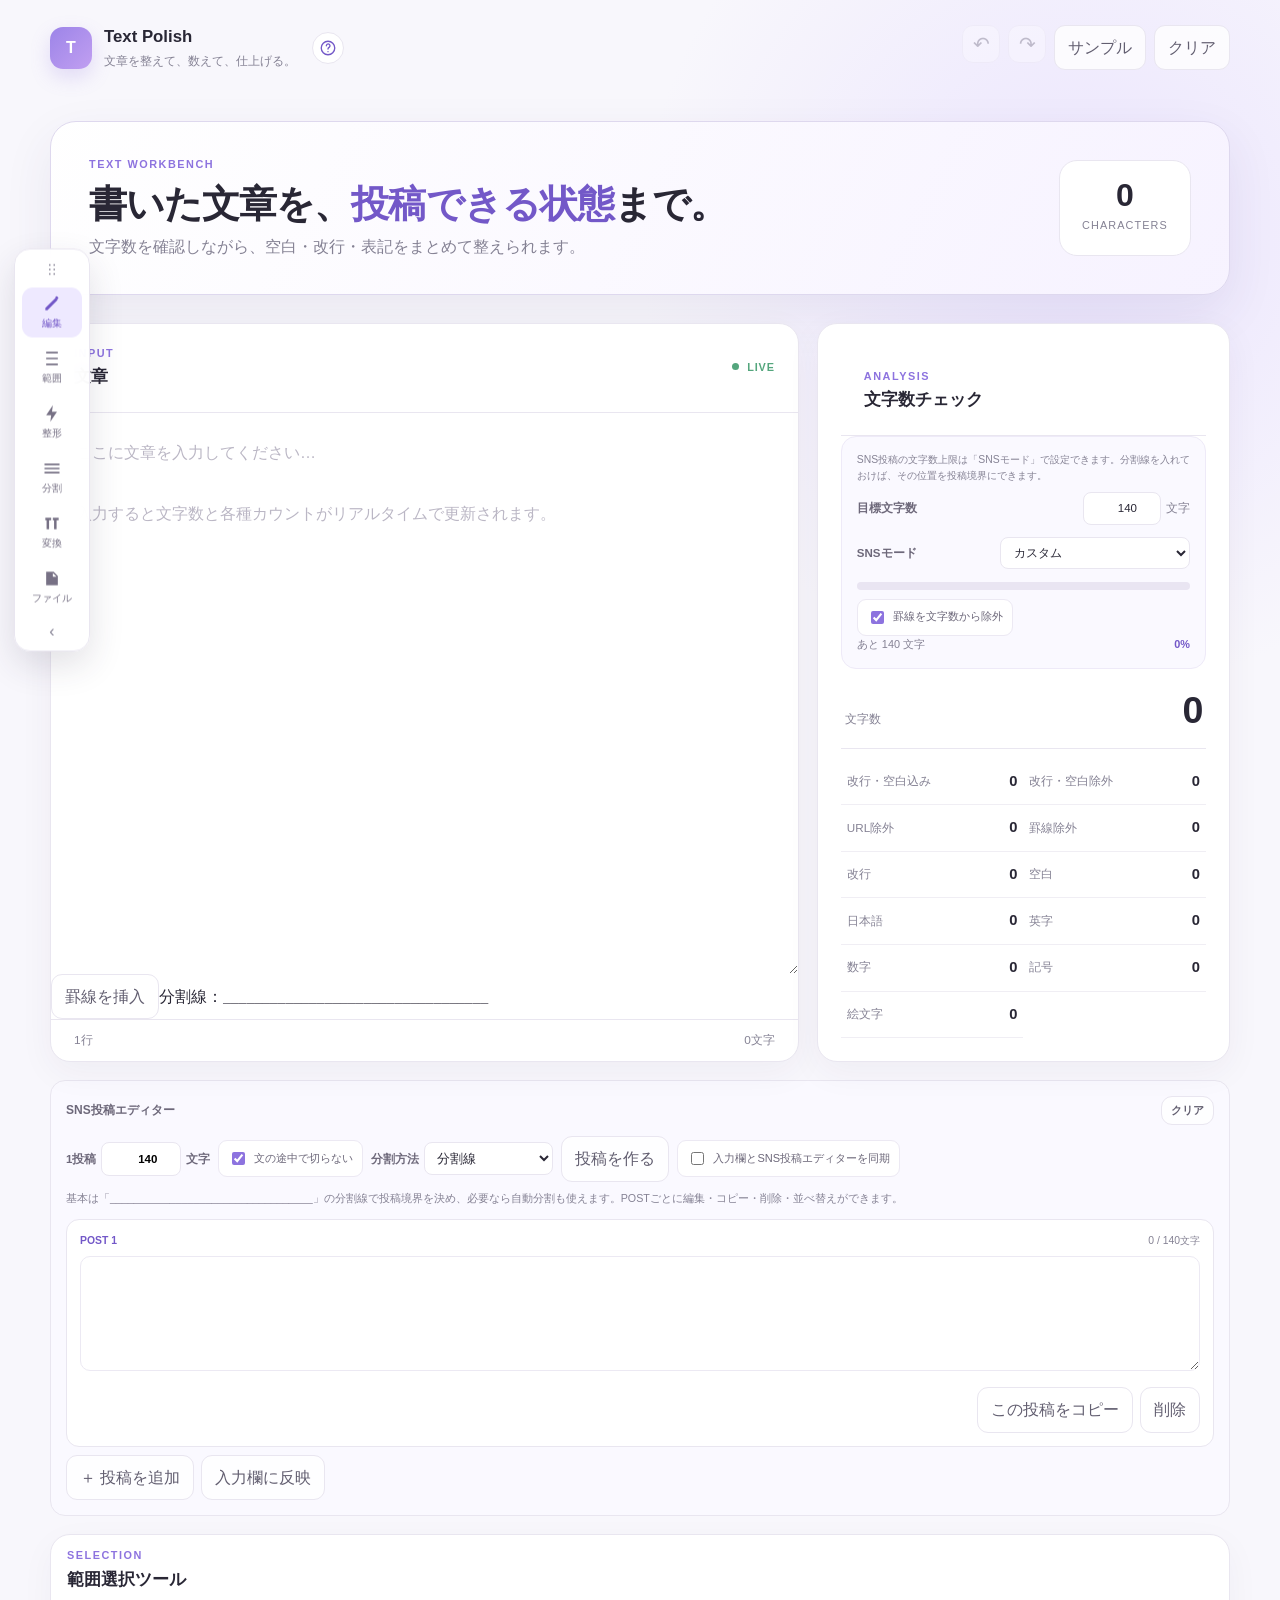
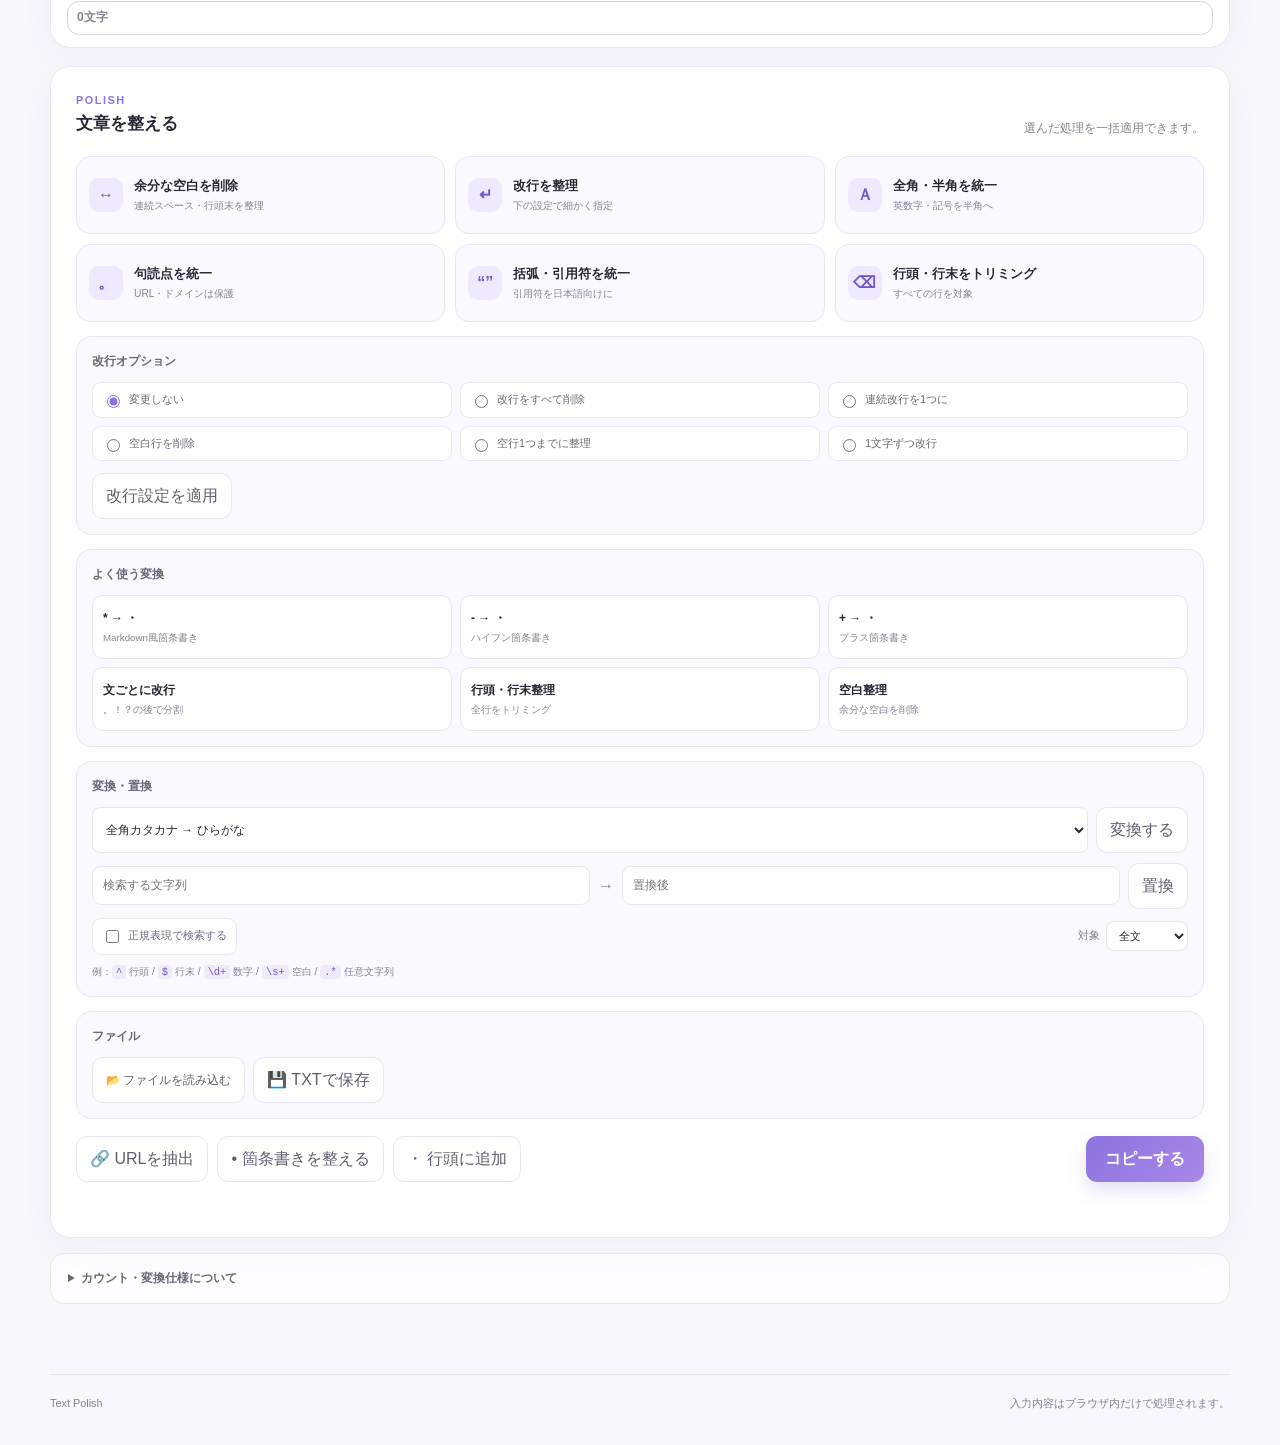
==== commit 332116bb: "Add analytics favicon and clarify SNS sync" ====
--- a/index.html
+++ b/index.html
@@ -7,6 +7,15 @@
 <meta name="theme-color" content="#f7f5ff">
 <title>Text Polish — 文章整形＆文字数カウント</title>
 <link rel="stylesheet" href="style.css">
+<link rel="icon" href="favicon.svg" type="image/svg+xml">
+<!-- Google tag (gtag.js) -->
+<script async src="https://www.googletagmanager.com/gtag/js?id=G-GNTX973GET"></script>
+<script>
+  window.dataLayer = window.dataLayer || [];
+  function gtag(){dataLayer.push(arguments);}
+  gtag('js', new Date());
+  gtag('config', 'G-GNTX973GET');
+</script>
 </head>
 <body>
 <header class="site-header">
@@ -55,9 +64,9 @@
     <label>1投稿 <input id="splitLimit" type="number" min="1" max="25000" value="140"> 文字</label>
     <label class="check-row"><input id="splitPreferLines" type="checkbox" checked> 文の途中で切らない</label>
     <label class="thread-method">分割方法 <select id="splitMethod"><option value="divider" selected>分割線</option><option value="smart">文字数＋文境界</option><option value="line">改行位置を優先</option><option value="manual">改行ごとに投稿</option></select></label><button class="secondary-button" id="splitButton" type="button">投稿を作る</button>
-    <label class="check-row thread-live-sync"><input id="threadLiveSync" type="checkbox"> 入力欄とPOST 1を同期</label>
+    <label class="check-row thread-live-sync"><input id="threadLiveSync" type="checkbox"> 入力欄とSNS投稿エディターを同期</label>
   </div>
-  <div class="thread-help">基本は「ーーーー」のような分割線で投稿境界を決め、必要なら自動分割も使えます。POSTごとに編集・コピー・削除・並べ替えができます。</div>
+  <div class="thread-help">基本は「__________________________________」の分割線で投稿境界を決め、必要なら自動分割も使えます。POSTごとに編集・コピー・削除・並べ替えができます。</div>
   <div class="thread-preview" id="threadPreview"></div>
   <div class="thread-footer-actions"><button class="secondary-button" id="addThreadPost" type="button">＋ 投稿を追加</button><button class="secondary-button" id="applyThread" type="button">入力欄に反映</button></div>
 </div>
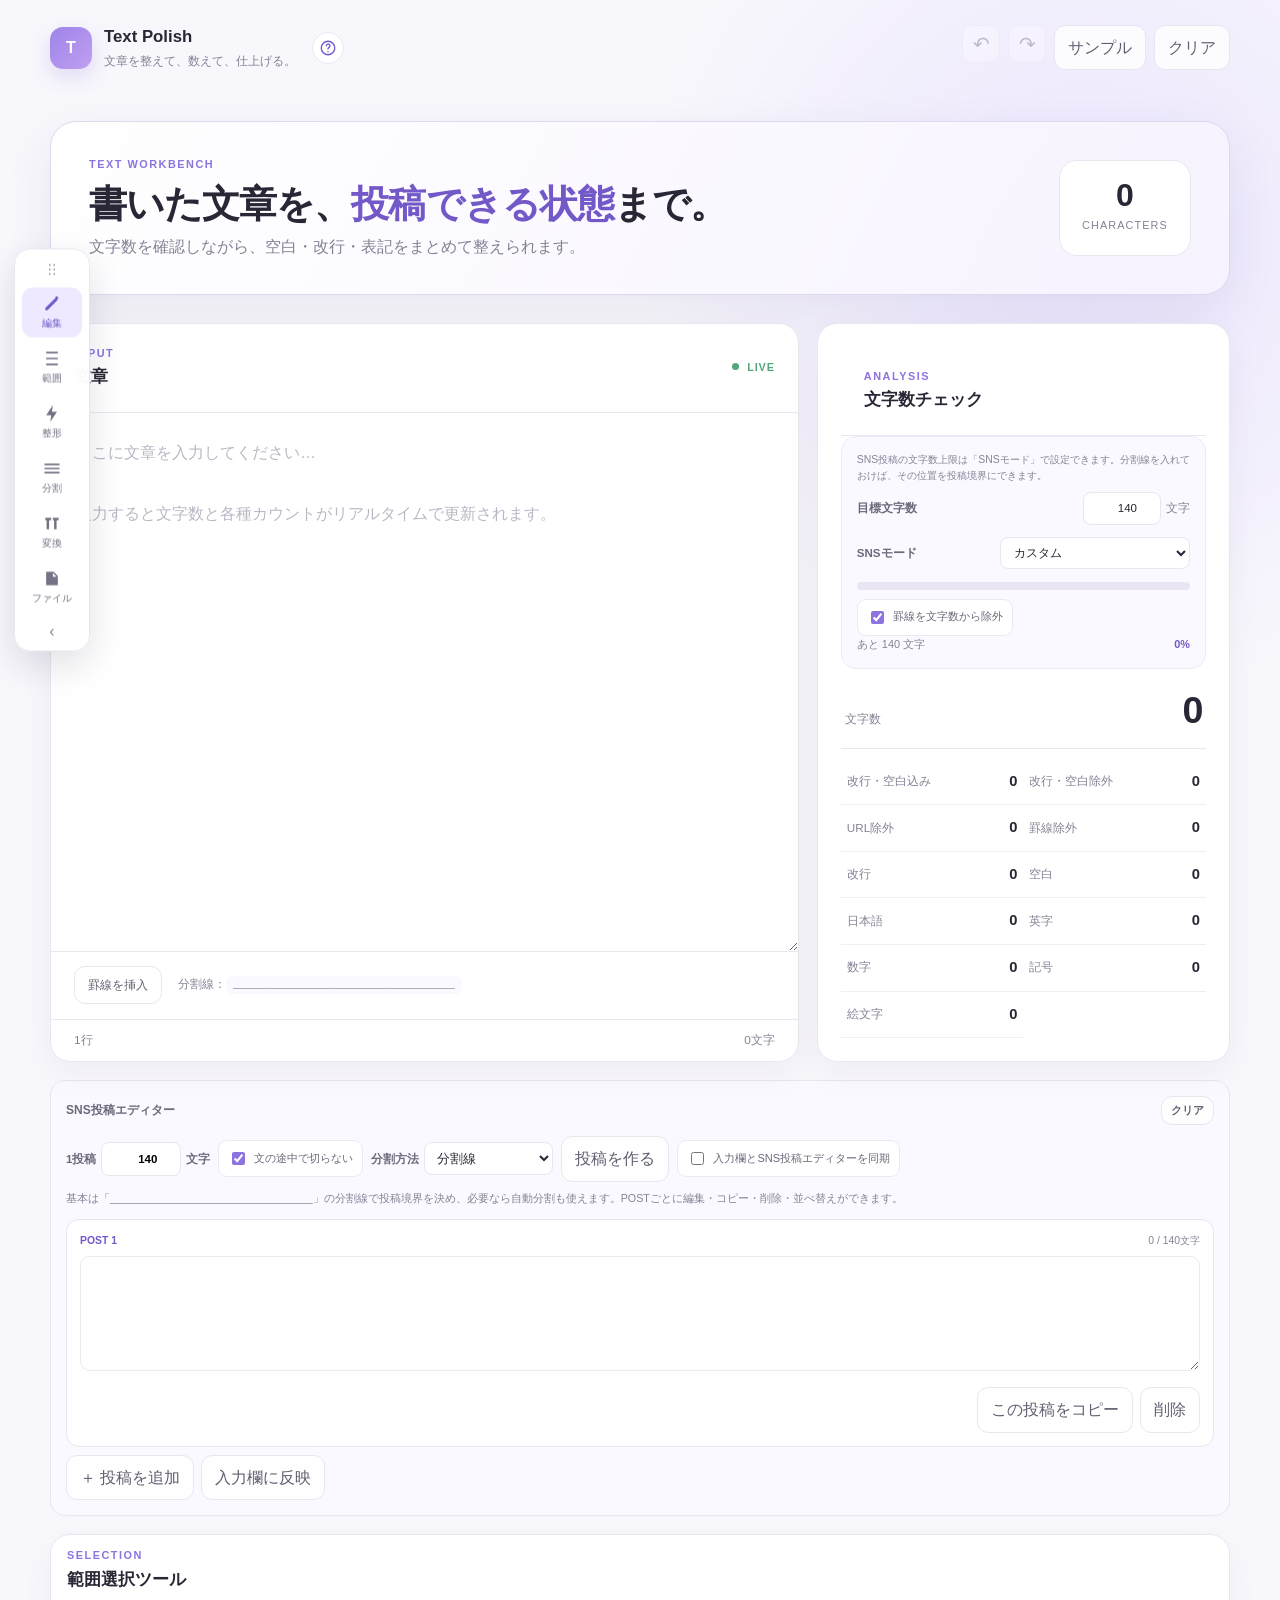
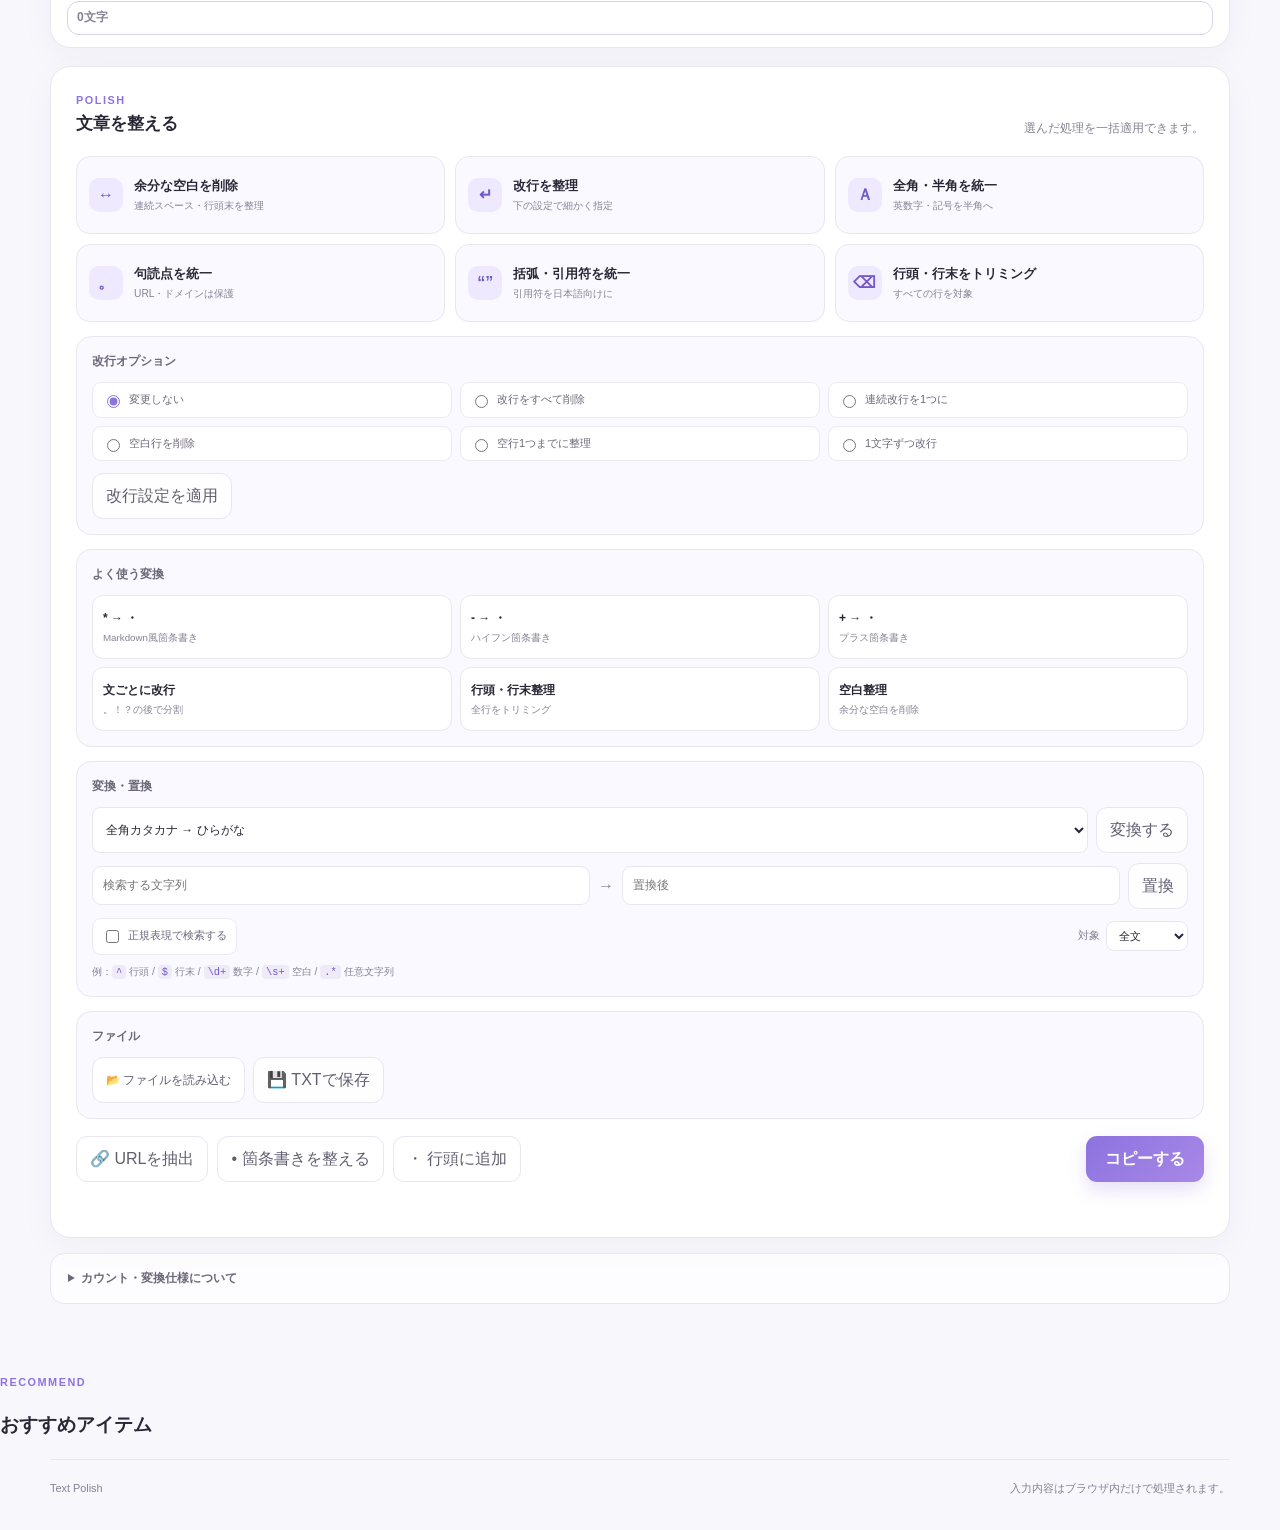
==== commit b0342b39: "Add Rakuten recommendation motion widget" ====
--- a/index.html
+++ b/index.html
@@ -3,9 +3,55 @@
 <head>
 <meta charset="UTF-8">
 <meta name="viewport" content="width=device-width, initial-scale=1.0">
-<meta name="description" content="文章を整えて文字数をチェックできる無料の文章整形・文字数カウントツール。SNS投稿やブログ、応募文の文字数確認に。">
+<meta name="description" content="無料で使える文字数カウント・文章整形ツール。文字数チェック、空白・改行整理、文字変換、検索置換、SNS投稿の分割・編集までブラウザ上で完結。">
+<meta name="keywords" content="文字数カウント,文字数計算,文字数チェック,文章整形,テキスト整形,SNS文字数,SNS投稿分割,文章編集,文字変換,テキストエディタ">
+<meta name="robots" content="index,follow,max-image-preview:large">
+<meta name="googlebot" content="index,follow,max-image-preview:large">
+<meta name="author" content="Mitsuki">
+<meta name="application-name" content="Text Polish">
 <meta name="theme-color" content="#f7f5ff">
-<title>Text Polish — 文章整形＆文字数カウント</title>
+<link rel="canonical" href="https://mofu-mitsu.github.io/text-polish/">
+<title>文字数カウント・文章整形・SNS投稿分割ツール｜Text Polish</title>
+
+<!-- Open Graph -->
+<meta property="og:type" content="website">
+<meta property="og:locale" content="ja_JP">
+<meta property="og:site_name" content="Text Polish">
+<meta property="og:title" content="文字数カウント・文章整形・SNS投稿分割ツール｜Text Polish">
+<meta property="og:description" content="文字数チェック、文章整形、文字変換、検索置換、SNS投稿の分割・編集まで。ブラウザで使える無料のテキスト作業ツール。">
+<meta property="og:url" content="https://mofu-mitsu.github.io/text-polish/">
+<meta property="og:image" content="https://mofu-mitsu.github.io/text-polish/ogp.png">
+<meta property="og:image:width" content="1200">
+<meta property="og:image:height" content="630">
+<meta property="og:image:type" content="image/png">
+<meta property="og:image:alt" content="Text Polish｜文字数カウント・文章整形・SNS投稿分割ツール">
+
+<!-- Twitter Card -->
+<meta name="twitter:card" content="summary_large_image">
+<meta name="twitter:title" content="文字数カウント・文章整形・SNS投稿分割ツール｜Text Polish">
+<meta name="twitter:description" content="文字数チェック、文章整形、文字変換、検索置換、SNS投稿の分割・編集まで。ブラウザで使える無料のテキスト作業ツール。">
+<meta name="twitter:image" content="https://mofu-mitsu.github.io/text-polish/ogp.png">
+<meta name="twitter:image:alt" content="Text Polish｜文字数カウント・文章整形・SNS投稿分割ツール">
+
+<!-- Structured data -->
+<script type="application/ld+json">
+{
+  "@context": "https://schema.org",
+  "@type": "WebApplication",
+  "name": "Text Polish",
+  "url": "https://mofu-mitsu.github.io/text-polish/",
+  "description": "文字数カウント、文章整形、文字変換、検索置換、SNS投稿の分割・編集ができる無料のブラウザ完結型テキストツール。",
+  "applicationCategory": "UtilitiesApplication",
+  "operatingSystem": "Web Browser",
+  "inLanguage": "ja",
+  "offers": {
+    "@type": "Offer",
+    "price": "0",
+    "priceCurrency": "JPY"
+  }
+}
+</script>
+
 <link rel="stylesheet" href="style.css">
 <link rel="icon" href="favicon.svg" type="image/svg+xml">
 <!-- Google tag (gtag.js) -->
@@ -95,6 +141,16 @@
 </section>
 <section class="details-section"><details><summary>カウント・変換仕様について</summary><ul><li>文字数はUnicodeコードポイント単位。空白・改行を除外した文字数も表示します。</li><li>URL除外は http / https / www から始まるURLを対象にし、句読点変換でもURL部分を保護します。</li><li>行頭・行末のトリミングはすべての行に適用します。</li><li>正規表現置換はJavaScriptの正規表現を利用します。</li></ul></details></section>
 </main>
+<section class="affiliate-section" aria-label="おすすめ商品">
+  <div class="affiliate-heading">
+    <span class="panel-kicker">RECOMMEND</span>
+    <h3>おすすめアイテム</h3>
+  </div>
+  <div class="affiliate-widget" id="rakuten-widget">
+    <script type="text/javascript">rakuten_design="slide";rakuten_affiliateId="47f67ba0.34b43d0d.47f67ba1.f8c0f51e";rakuten_items="ctsmatch";rakuten_genreId="0";rakuten_size="468x160";rakuten_target="_blank";rakuten_theme="gray";rakuten_border="off";rakuten_auto_mode="on";rakuten_genre_title="off";rakuten_recommend="on";rakuten_ts="1791347985538";</script>
+    <script type="text/javascript" src="https://xml.affiliate.rakuten.co.jp/widget/js/rakuten_widget.js?20230106"></script>
+  </div>
+</section>
 <footer class="site-footer"><span>Text Polish</span><span>入力内容はブラウザ内だけで処理されます。</span></footer>
 <script src="script.js"></script>
 <script src="enhancements.js"></script>
--- a/style.css
+++ b/style.css
@@ -30,3 +30,9 @@
 .selection-tools.is-active{box-shadow:0 14px 40px rgba(91,71,137,.09)}
 .sns-inline-note{margin-bottom:9px;color:var(--muted);font-size:.65rem;line-height:1.5}
 .thread-tools{margin-top:18px;scroll-margin-top:24px}
+
+
+/* Input divider controls */
+.input-tools{display:flex;align-items:center;gap:16px;padding:14px 23px 15px;border-top:1px solid var(--line);color:var(--muted);font-size:.72rem;flex-wrap:wrap}.input-tools code{padding:3px 7px;border-radius:6px;background:var(--surface-soft);color:#6d687a;font-size:.68rem;word-break:break-all}.input-tools .secondary-button{white-space:nowrap}@media(max-width:600px){.input-tools{gap:12px;padding:14px 16px 16px}.input-tools span{line-height:1.7}}
+.quick-drag{touch-action:none;-webkit-user-select:none;user-select:none;-webkit-touch-callout:none}
+@media(max-width:700px){.quick-toolbar{touch-action:none}.quick-drag{width:42px;height:34px}}
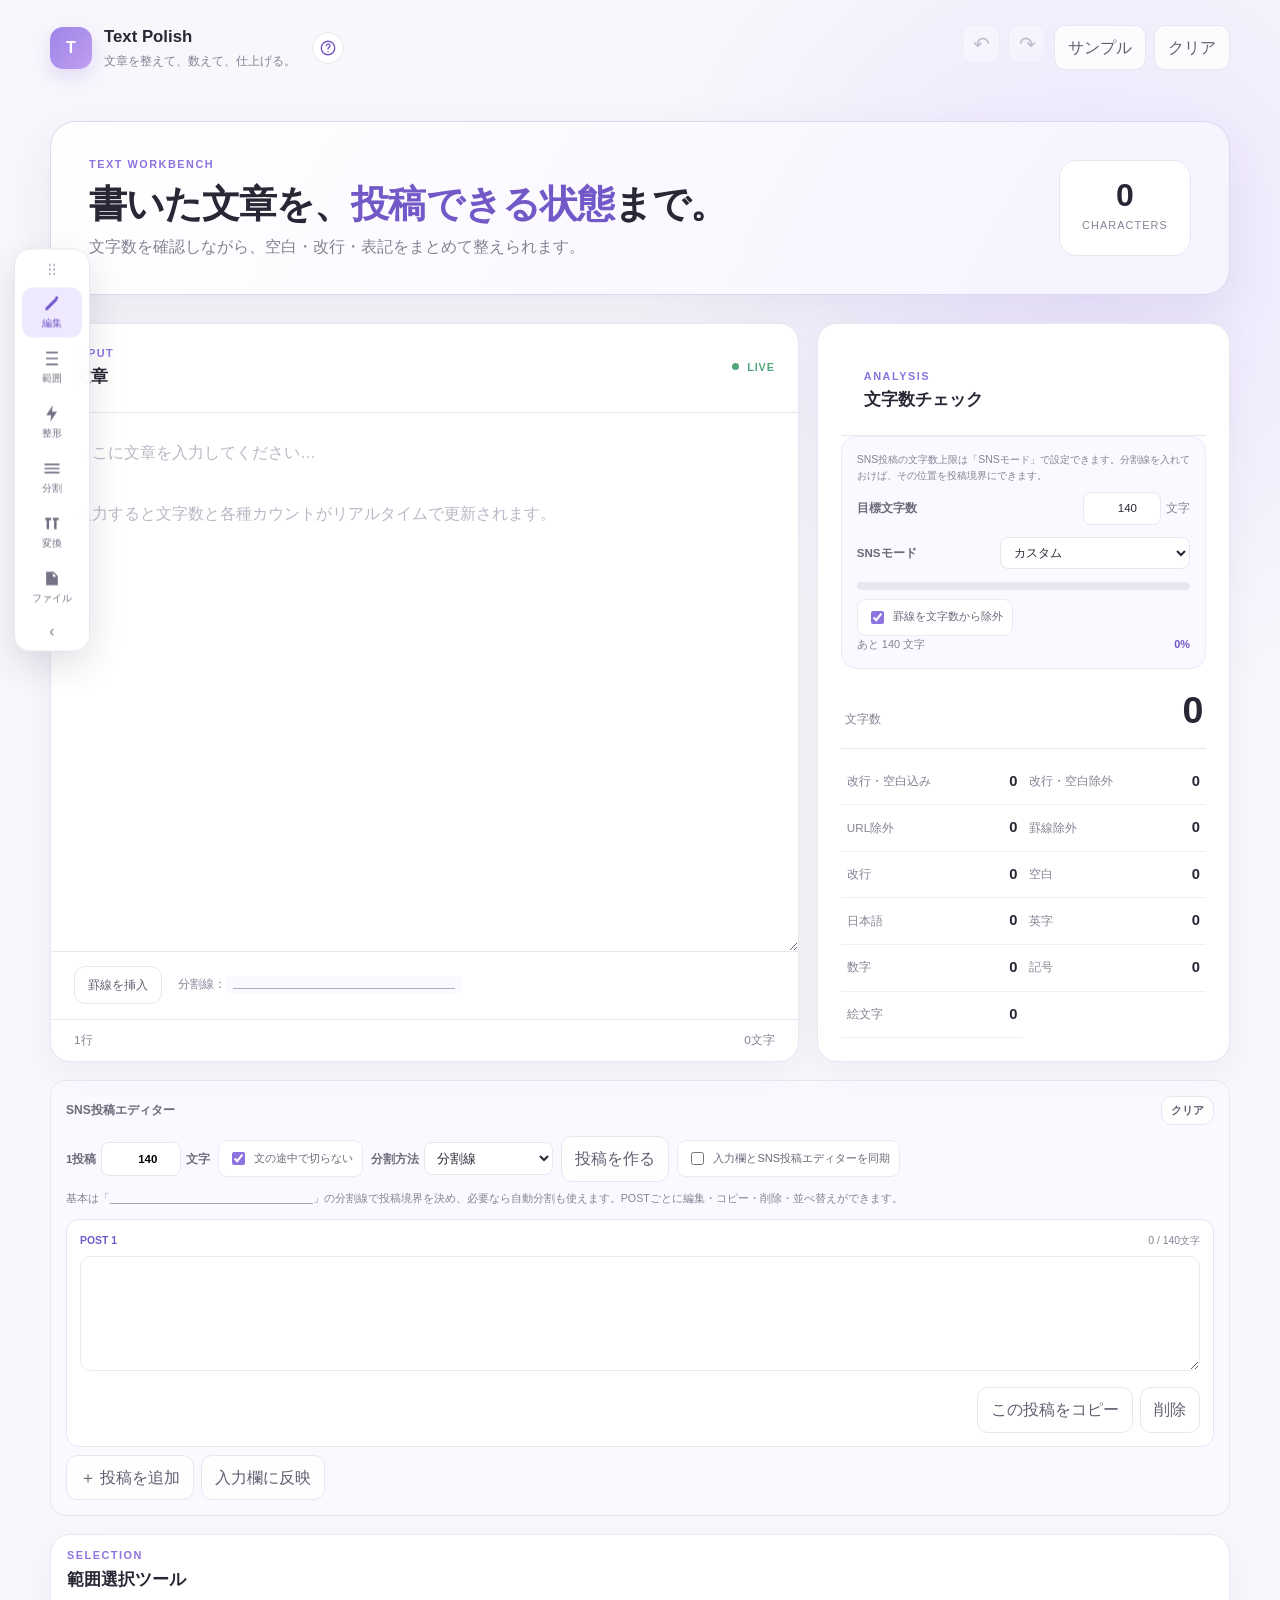
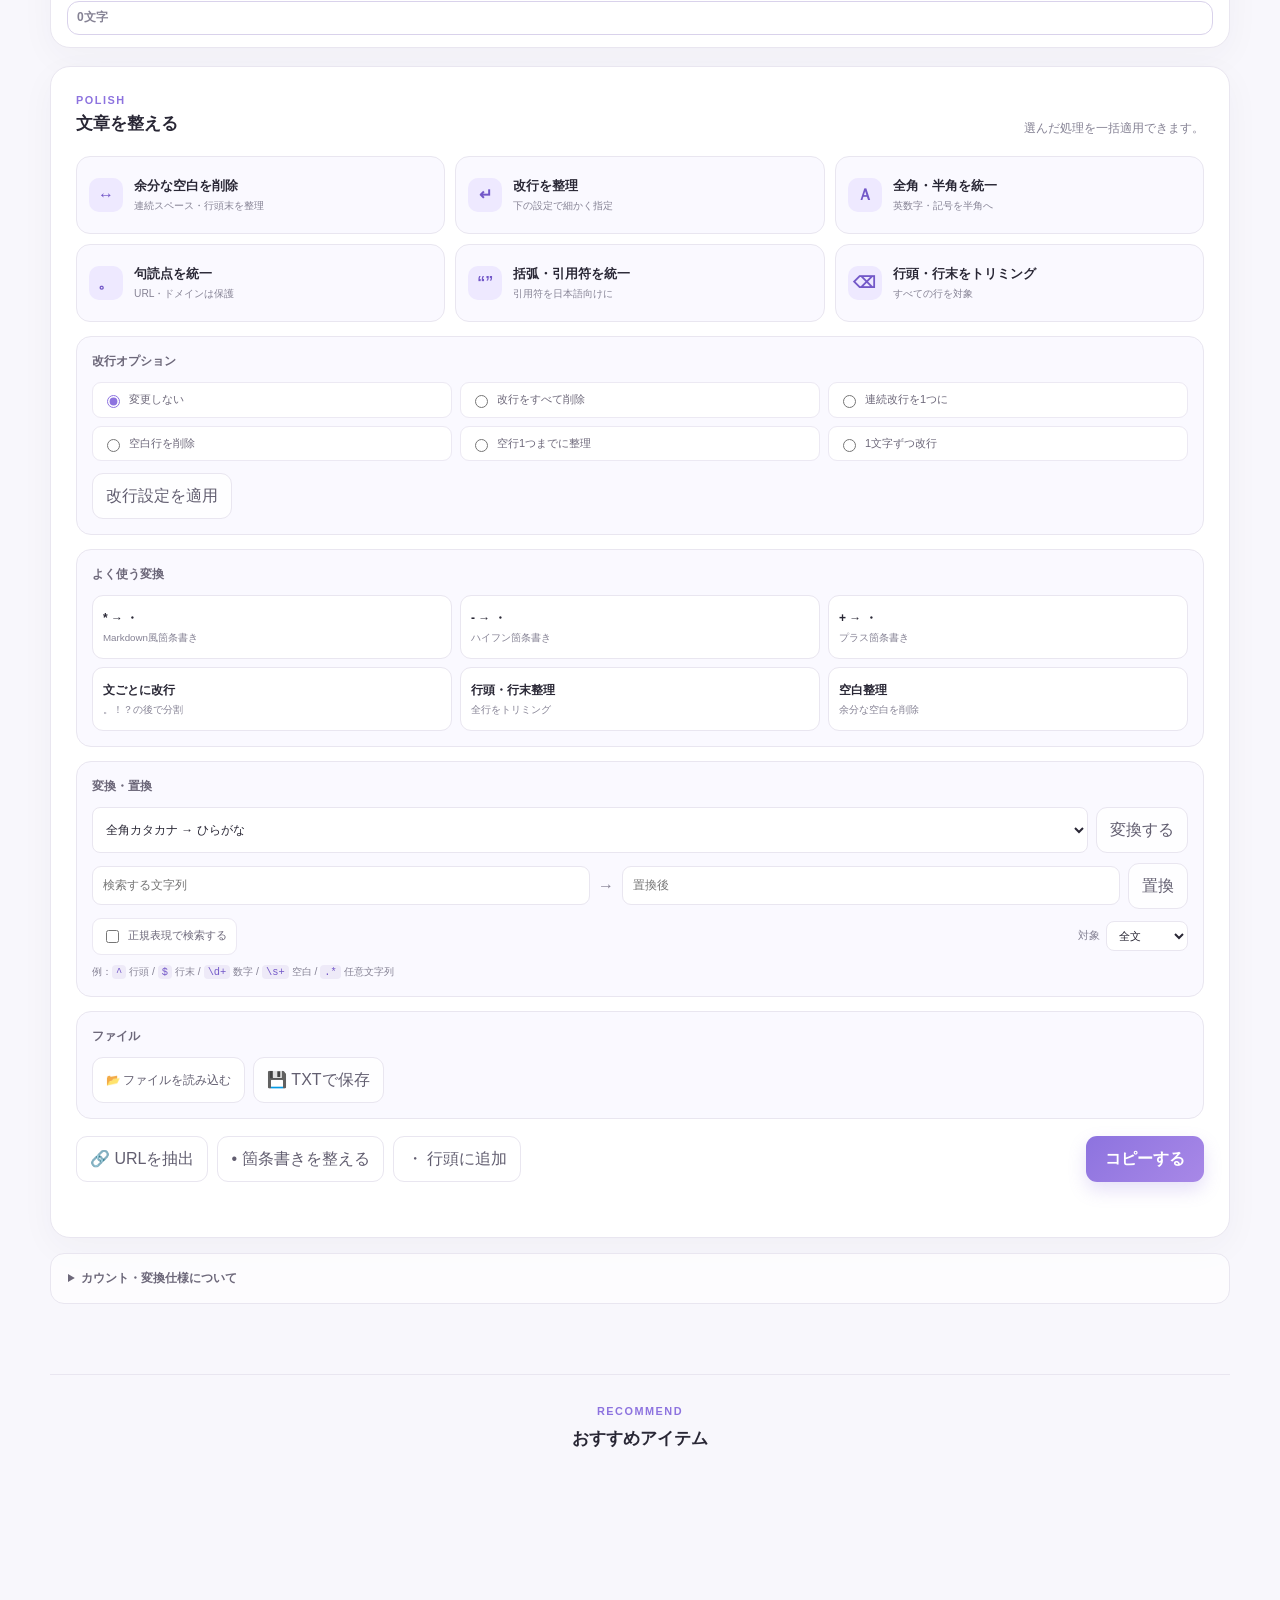
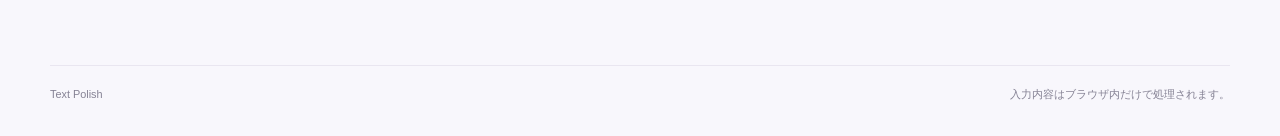
==== commit dc607295: "Load Rakuten widget through static iframe" ====
--- a/index.html
+++ b/index.html
@@ -147,8 +147,16 @@
     <h3>おすすめアイテム</h3>
   </div>
   <div class="affiliate-widget" id="rakuten-widget">
-    <script type="text/javascript">rakuten_design="slide";rakuten_affiliateId="47f67ba0.34b43d0d.47f67ba1.f8c0f51e";rakuten_items="ctsmatch";rakuten_genreId="0";rakuten_size="468x160";rakuten_target="_blank";rakuten_theme="gray";rakuten_border="off";rakuten_auto_mode="on";rakuten_genre_title="off";rakuten_recommend="on";rakuten_ts="1791347985538";</script>
-    <script type="text/javascript" src="https://xml.affiliate.rakuten.co.jp/widget/js/rakuten_widget.js?20230106"></script>
+    <iframe
+      src="rakuten_widget.html"
+      title="楽天モーションウィジェット"
+      width="468"
+      height="160"
+      loading="lazy"
+      scrolling="no"
+      frameborder="0"
+      style="border:0;max-width:100%;display:block"
+    ></iframe>
   </div>
 </section>
 <footer class="site-footer"><span>Text Polish</span><span>入力内容はブラウザ内だけで処理されます。</span></footer>
--- a/style.css
+++ b/style.css
@@ -36,3 +36,7 @@
 .input-tools{display:flex;align-items:center;gap:16px;padding:14px 23px 15px;border-top:1px solid var(--line);color:var(--muted);font-size:.72rem;flex-wrap:wrap}.input-tools code{padding:3px 7px;border-radius:6px;background:var(--surface-soft);color:#6d687a;font-size:.68rem;word-break:break-all}.input-tools .secondary-button{white-space:nowrap}@media(max-width:600px){.input-tools{gap:12px;padding:14px 16px 16px}.input-tools span{line-height:1.7}}
 .quick-drag{touch-action:none;-webkit-user-select:none;user-select:none;-webkit-touch-callout:none}
 @media(max-width:700px){.quick-toolbar{touch-action:none}.quick-drag{width:42px;height:34px}}
+
+
+/* Rakuten recommendation widget */
+.affiliate-section{width:min(100%,1180px);margin:42px auto 0;padding:28px 24px 34px;border-top:1px solid var(--line);text-align:center}.affiliate-heading .panel-kicker{display:block;margin-bottom:6px}.affiliate-heading h3{margin:0 0 18px;font-size:1.05rem}.affiliate-widget{min-height:160px;display:flex;justify-content:center;align-items:center;overflow:hidden}.affiliate-widget iframe{max-width:100%}@media(max-width:600px){.affiliate-section{margin-top:30px;padding:24px 16px 28px}.affiliate-widget{min-height:160px;overflow-x:auto;justify-content:flex-start}}
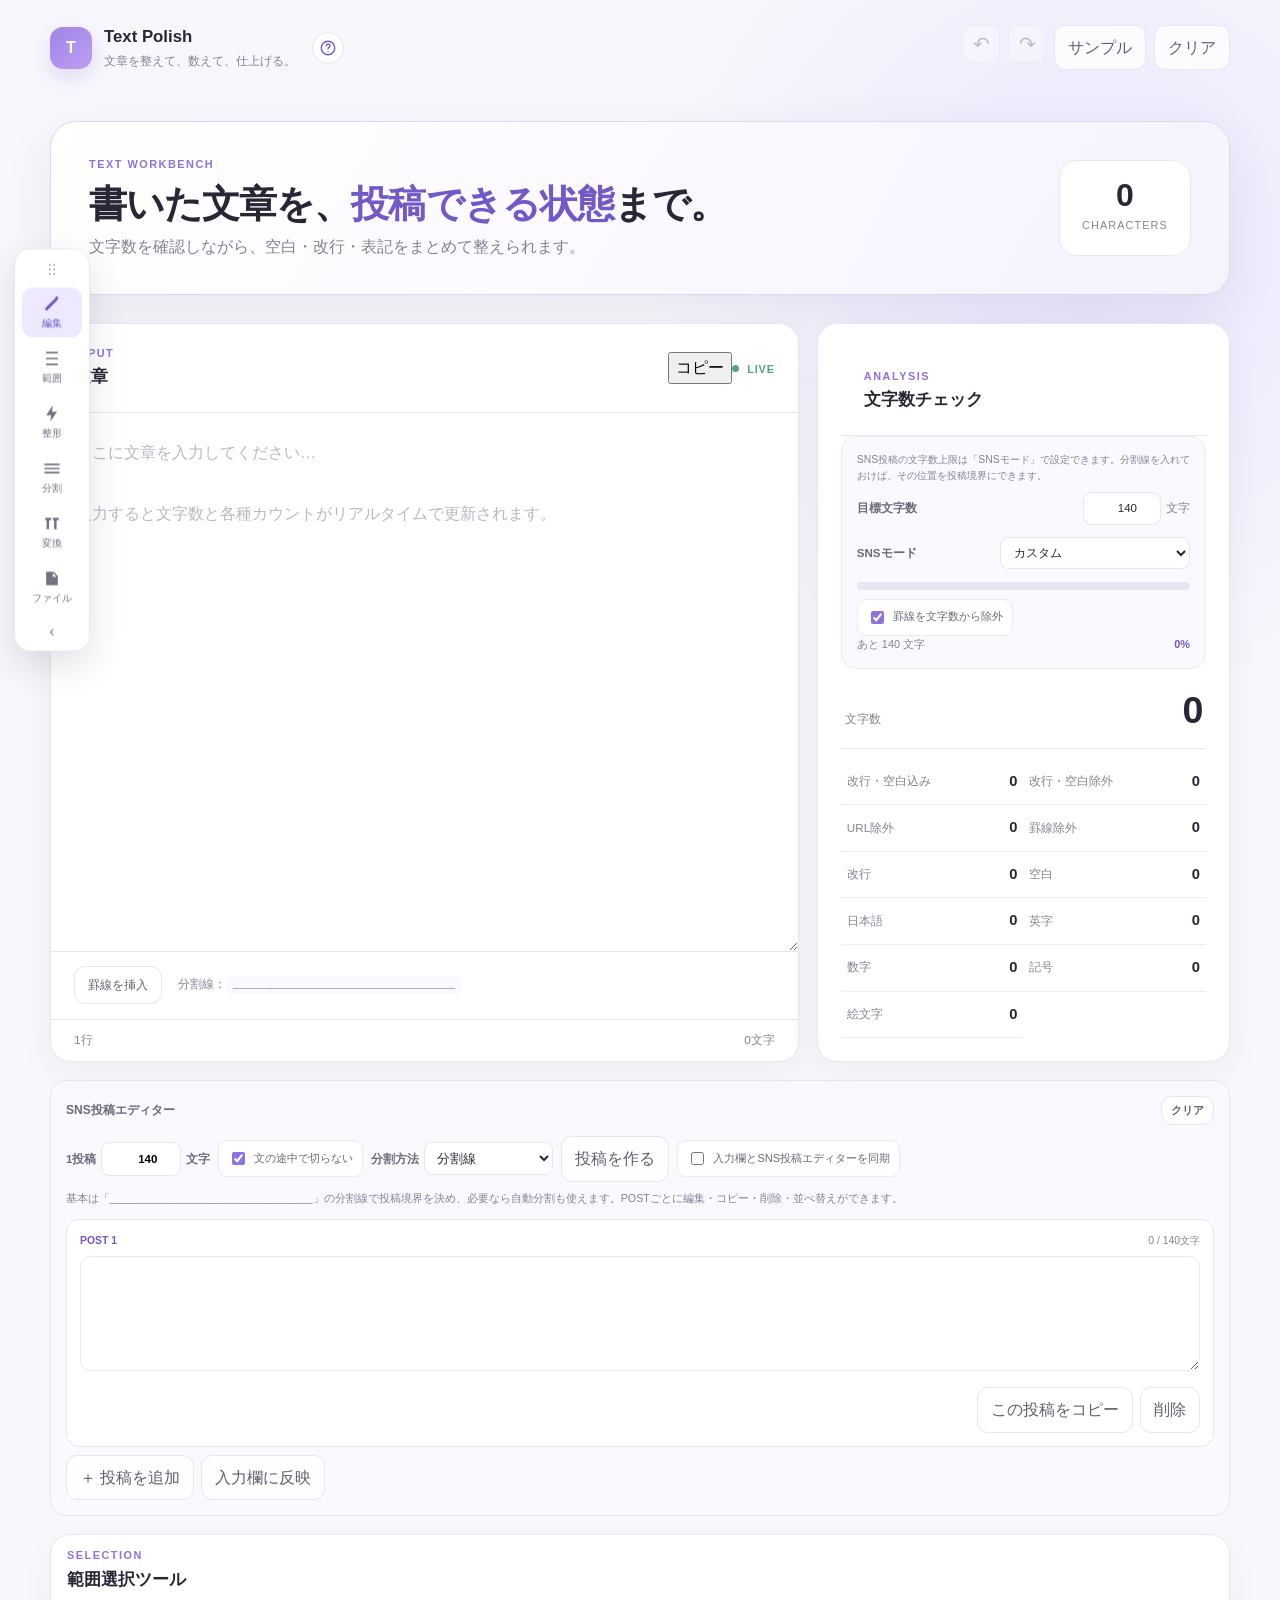
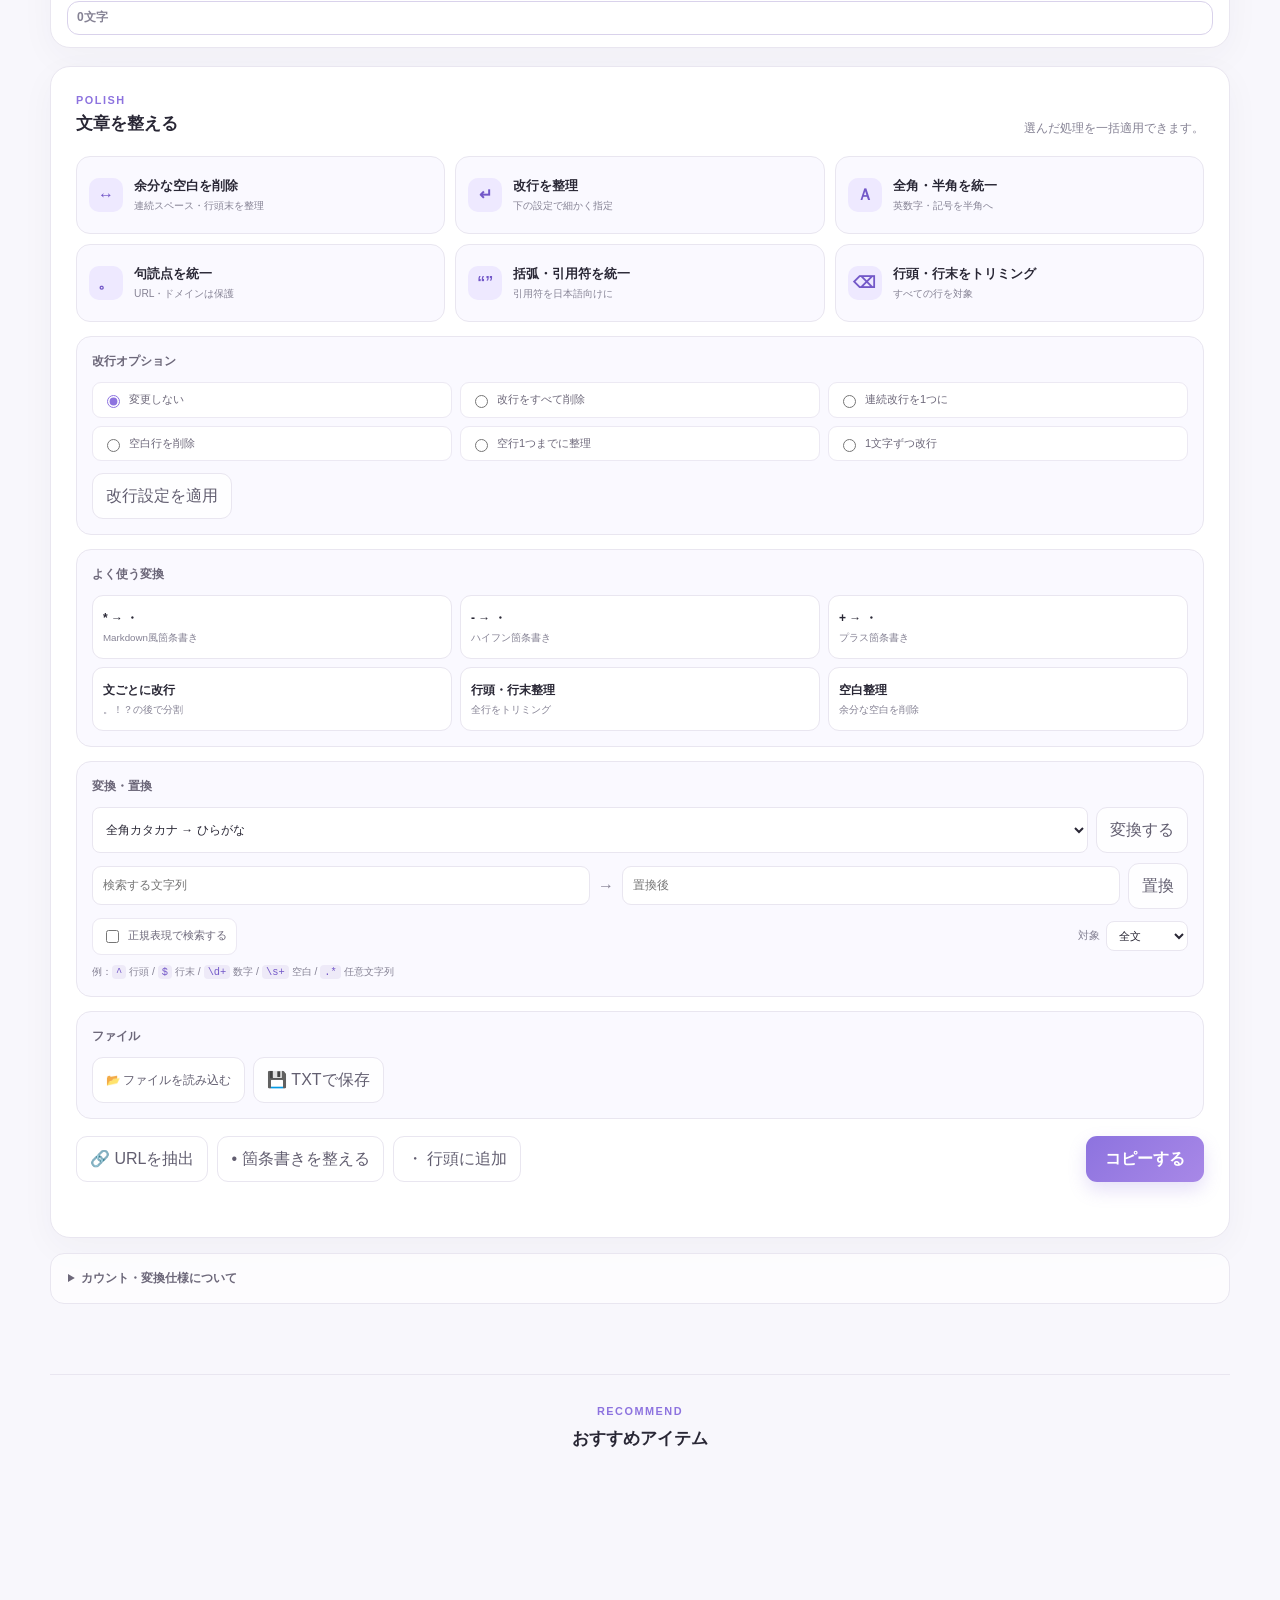
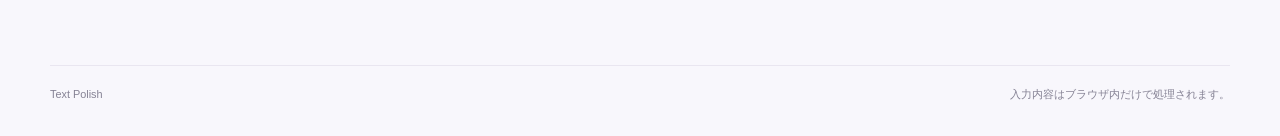
==== commit 5867dcd7: "Add copy button beside input live status" ====
--- a/index.html
+++ b/index.html
@@ -83,7 +83,7 @@
 <section class="hero"><div><span class="eyebrow">TEXT WORKBENCH</span><h2>書いた文章を、<span>投稿できる状態</span>まで。</h2><p>文字数を確認しながら、空白・改行・表記をまとめて整えられます。</p></div><div class="hero-badge"><strong id="heroCount">0</strong><span>characters</span></div></section>
 <section class="workspace">
   <div class="editor-panel panel" id="editor-panel">
-    <div class="panel-heading"><div><span class="panel-kicker">INPUT</span><h3>文章</h3></div><span class="live-status"><i></i> LIVE</span></div>
+    <div class="panel-heading"><div><span class="panel-kicker">INPUT</span><h3>文章</h3></div><div class="input-heading-actions"><button class="input-copy-button" id="inputCopyButton" type="button" title="入力欄の文章をコピー" aria-label="入力欄の文章をコピー">コピー</button><span class="live-status"><i></i> LIVE</span></div></div>
     <textarea id="textInput" spellcheck="false" placeholder="ここに文章を入力してください…&#10;&#10;入力すると文字数と各種カウントがリアルタイムで更新されます。"></textarea><div class="input-tools"><button class="secondary-button" id="inputDividerButton" type="button">罫線を挿入</button><span>分割線：<code>__________________________________</code></span></div>
     <div class="editor-footer"><span id="lineInfo">1行</span><span id="wordInfo">0文字</span></div>
   </div>
--- a/style.css
+++ b/style.css
@@ -39,4 +39,4 @@
 
 
 /* Rakuten recommendation widget */
-.affiliate-section{width:min(100%,1180px);margin:42px auto 0;padding:28px 24px 34px;border-top:1px solid var(--line);text-align:center}.affiliate-heading .panel-kicker{display:block;margin-bottom:6px}.affiliate-heading h3{margin:0 0 18px;font-size:1.05rem}.affiliate-widget{min-height:160px;display:flex;justify-content:center;align-items:center;overflow:hidden}.affiliate-widget iframe{max-width:100%}@media(max-width:600px){.affiliate-section{margin-top:30px;padding:24px 16px 28px}.affiliate-widget{min-height:160px;overflow-x:auto;justify-content:flex-start}}
+.affiliate-section{width:min(100%,1180px);margin:42px auto 0;padding:28px 24px 34px;border-top:1px solid var(--line);text-align:center}.affiliate-heading .panel-kicker{display:block;margin-bottom:6px}.affiliate-heading h3{margin:0 0 18px;font-size:1.05rem}.affiliate-widget{min-height:160px;display:flex;justify-content:center;align-items:center;overflow:hidden}.affiliate-widget iframe{width:468px;height:160px;max-width:100%;border:0;display:block}.affiliate-widget iframe{max-width:100%}@media(max-width:600px){.affiliate-section{margin-top:30px;padding:24px 16px 28px}.affiliate-widget{min-height:160px;overflow-x:auto;justify-content:flex-start}}
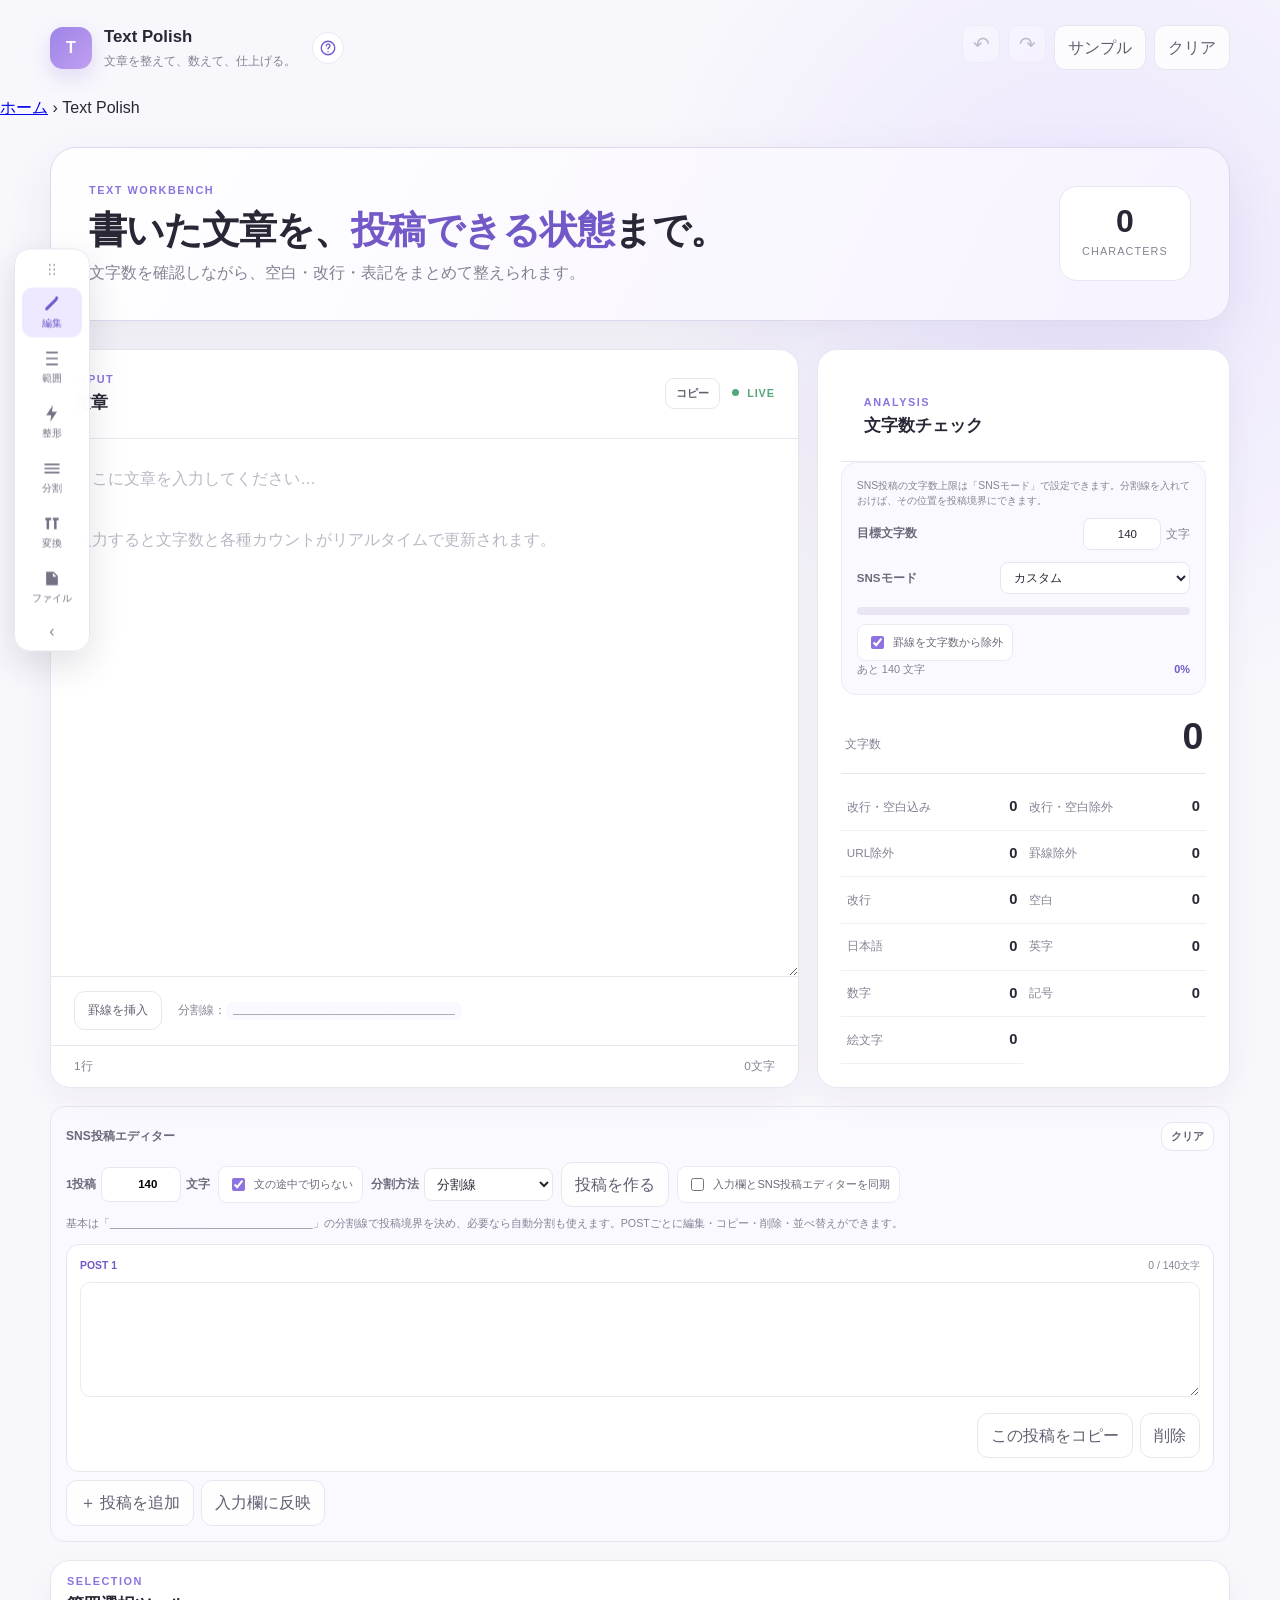
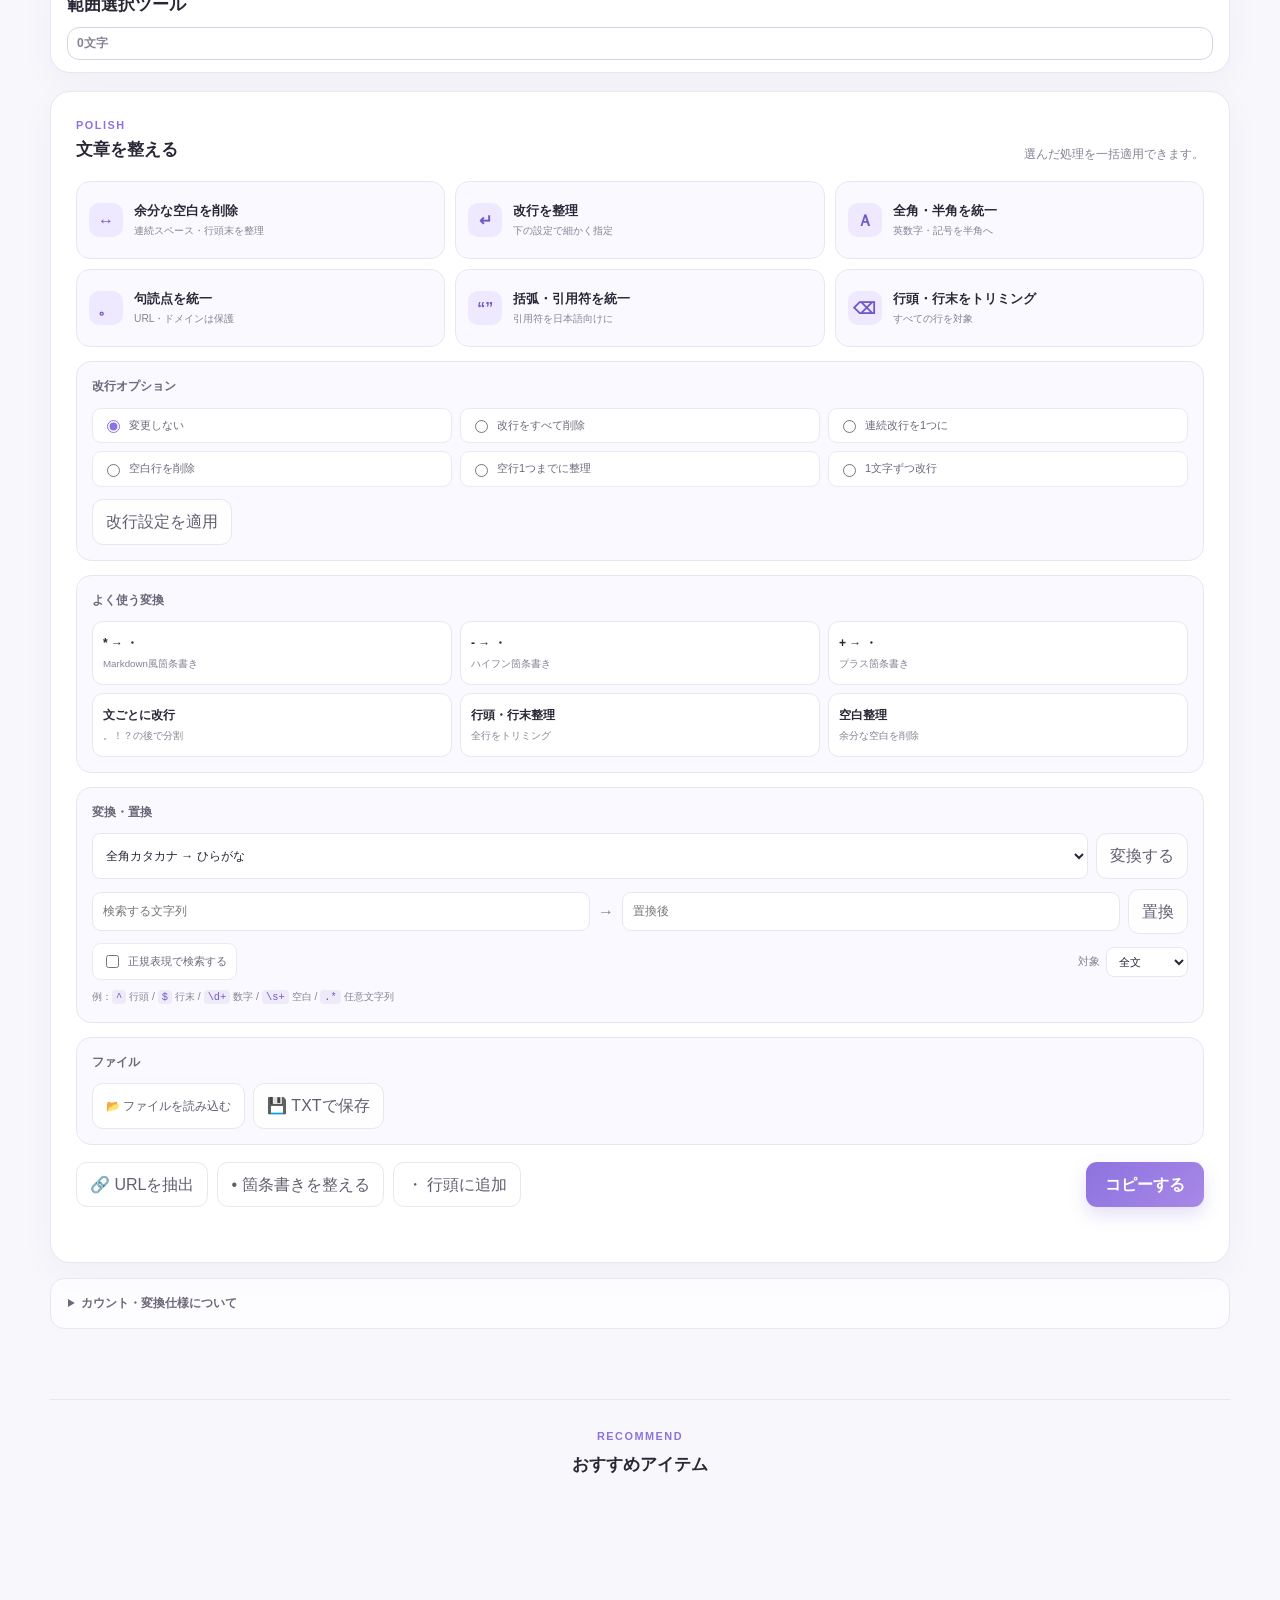
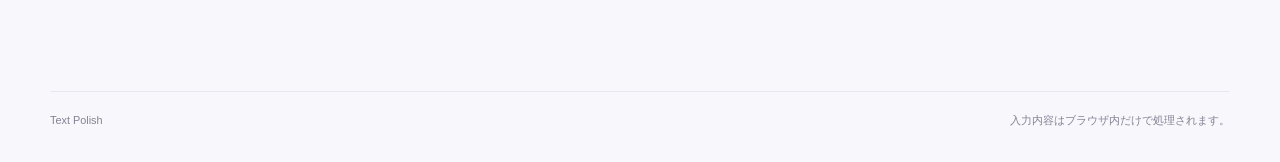
==== commit e67c233d: "Add home breadcrumb navigation and structured data" ====
--- a/index.html
+++ b/index.html
@@ -62,12 +62,39 @@
   gtag('js', new Date());
   gtag('config', 'G-GNTX973GET');
 </script>
+
+<!-- Breadcrumb structured data -->
+<script type="application/ld+json">
+{
+  "@context": "https://schema.org",
+  "@type": "BreadcrumbList",
+  "itemListElement": [
+    {
+      "@type": "ListItem",
+      "position": 1,
+      "name": "ホーム",
+      "item": "https://mofu-mitsu.github.io/"
+    },
+    {
+      "@type": "ListItem",
+      "position": 2,
+      "name": "Text Polish",
+      "item": "https://mofu-mitsu.github.io/text-polish/"
+    }
+  ]
+}
+</script>
 </head>
 <body>
 <header class="site-header">
   <div class="brand"><span class="brand-mark">T</span><div><h1>Text Polish</h1><p>文章を整えて、数えて、仕上げる。</p></div></div>
   <div class="header-actions"><button class="icon-button" id="undoButton" type="button" title="元に戻す" aria-label="元に戻す" disabled>↶</button><button class="icon-button" id="redoButton" type="button" title="やり直す" aria-label="やり直す" disabled>↷</button><button class="ghost-button" id="sampleButton" type="button">サンプル</button><button class="ghost-button" id="clearButton" type="button">クリア</button></div>
 </header>
+<nav class="breadcrumb" aria-label="パンくずリスト">
+  <a href="https://mofu-mitsu.github.io/">ホーム</a>
+  <span aria-hidden="true">›</span>
+  <span aria-current="page">Text Polish</span>
+</nav>
 <div class="quick-toolbar" id="quickToolbar" aria-label="作業ツール">
   <button class="quick-drag" id="quickDrag" type="button" aria-label="ツールバーを移動" title="ドラッグして移動"><svg viewBox="0 0 24 24" aria-hidden="true"><path d="M8 5h2v2H8V5Zm6 0h2v2h-2V5ZM8 11h2v2H8v-2Zm6 0h2v2h-2v-2ZM8 17h2v2H8v-2Zm6 0h2v2h-2v-2Z"/></svg></button>
   <button class="quick-tab active" data-jump="editor-panel" data-detail="文章入力・文字数確認。まずここから作業します。" type="button"><svg viewBox="0 0 24 24" aria-hidden="true"><path d="M4 17.5V20h2.5L18.7 7.8l-2.5-2.5L4 17.5Zm15.4-11.4a1 1 0 0 0 0-1.4l-1.1-1.1a1 1 0 0 0-1.4 0l-1.2 1.2 2.5 2.5 1.2-1.2Z"/></svg><span>編集</span></button>
--- a/style.css
+++ b/style.css
@@ -40,3 +40,8 @@
 
 /* Rakuten recommendation widget */
 .affiliate-section{width:min(100%,1180px);margin:42px auto 0;padding:28px 24px 34px;border-top:1px solid var(--line);text-align:center}.affiliate-heading .panel-kicker{display:block;margin-bottom:6px}.affiliate-heading h3{margin:0 0 18px;font-size:1.05rem}.affiliate-widget{min-height:160px;display:flex;justify-content:center;align-items:center;overflow:hidden}.affiliate-widget iframe{width:468px;height:160px;max-width:100%;border:0;display:block}.affiliate-widget iframe{max-width:100%}@media(max-width:600px){.affiliate-section{margin-top:30px;padding:24px 16px 28px}.affiliate-widget{min-height:160px;overflow-x:auto;justify-content:flex-start}}
+
+
+/* Input header actions */
+.input-heading-actions{display:flex;align-items:center;gap:12px}.input-copy-button{border:1px solid var(--line);background:#fff;color:#625e70;border-radius:9px;padding:6px 10px;font-size:.68rem;font-weight:700;transition:.18s}.input-copy-button:hover{border-color:#d5cdf0;background:var(--accent-soft);color:var(--accent-dark)}.input-copy-button:active{transform:translateY(1px)}
+@media(max-width:600px){.input-heading-actions{gap:8px}.input-copy-button{padding:6px 9px}}
